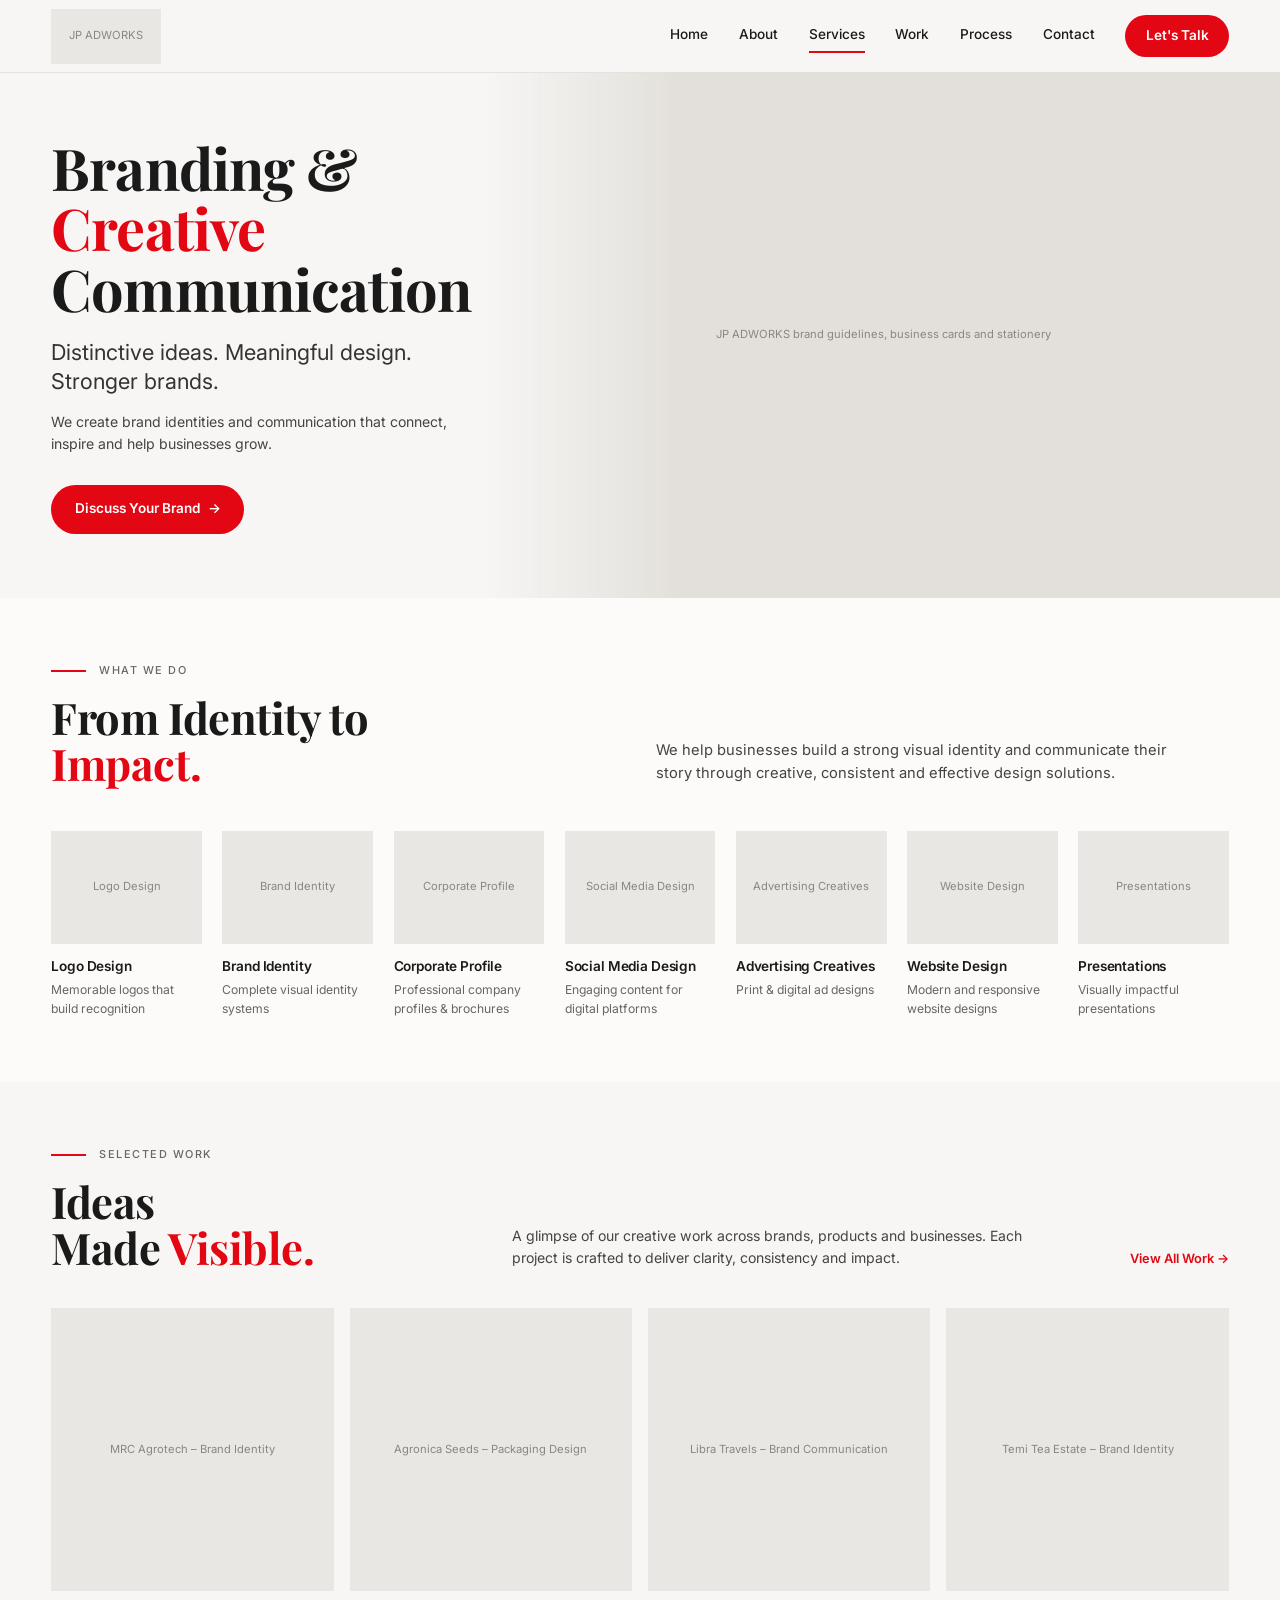
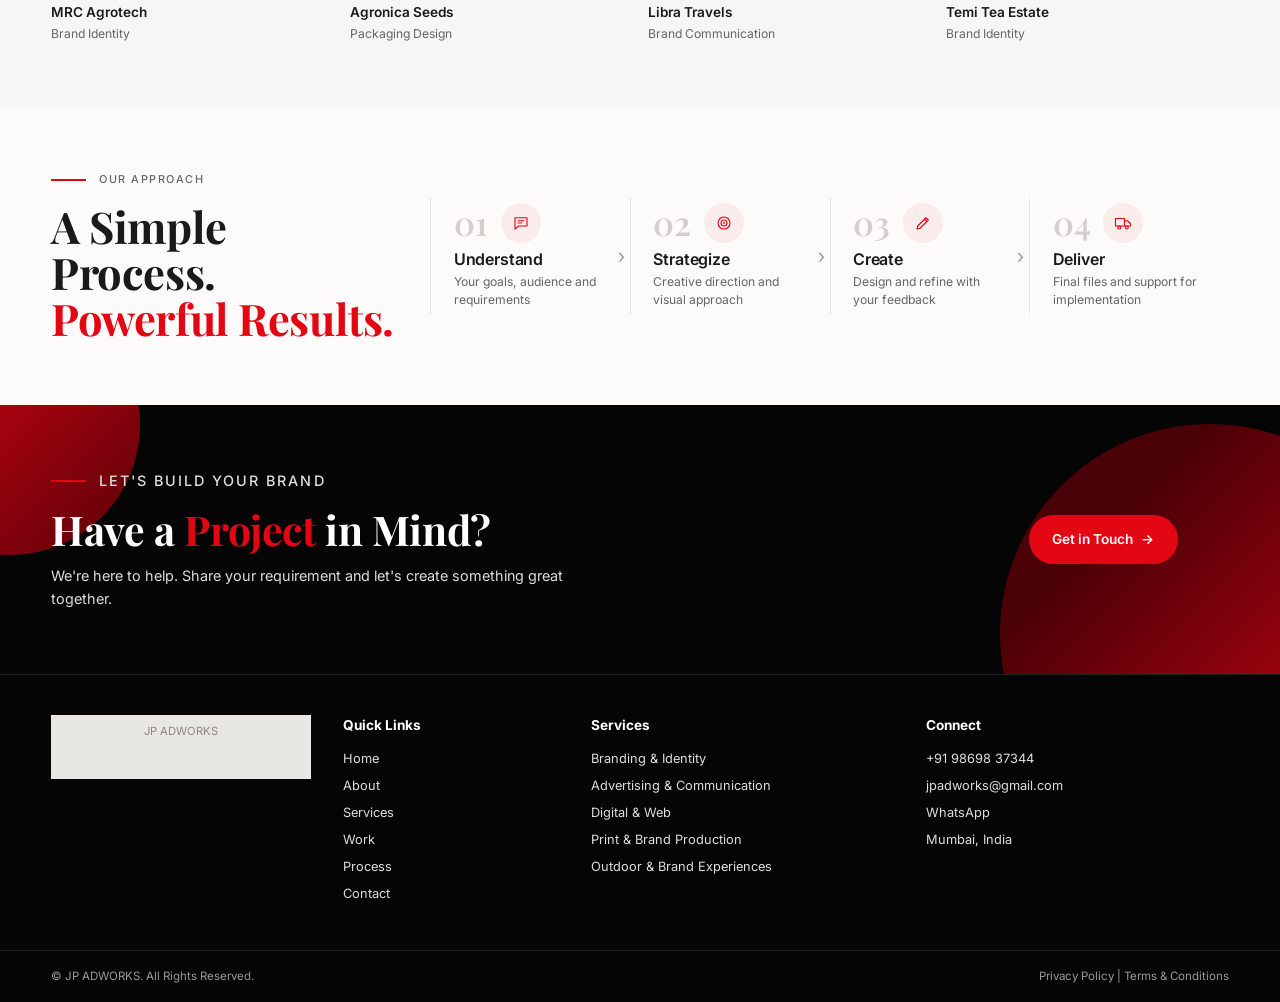
==== services html/branding.html @ 0641229a "Update" ====
<!DOCTYPE html>
<html lang="en">

<head>
  <meta charset="UTF-8">
  <meta name="viewport" content="width=device-width, initial-scale=1">
  <title>Branding & Creative Communication – JP ADWORKS</title>
  <meta name="description" content="We create brand identities and communication that connect, inspire and help businesses grow.">
  <link rel="preconnect" href="https://fonts.googleapis.com">
  <link rel="preconnect" href="https://fonts.gstatic.com" crossorigin>
  <link href="https://fonts.googleapis.com/css2?family=Inter:wght@400;500;600;700&family=Playfair+Display:wght@600;700;800&display=swap" rel="stylesheet">
  <link rel="stylesheet" href="branding.css">
  <noscript><style>.reveal{opacity:1;transform:none}</style></noscript>
</head>

<body>

  <!-- ============ HEADER (identical to homepage; links return to homepage sections) ============ -->
  <header class="header" id="top">
    <div class="container header__in">
      <a href="index.html" class="logo"><img src="assets/logo.png" alt="JP ADWORKS"></a>
      <button class="burger" aria-label="Open menu" aria-expanded="false" aria-controls="nav"><span></span><span></span><span></span></button>
      <nav class="nav" id="nav" aria-label="Main">
        <a href="index.html#hero">Home</a><a href="index.html#about">About</a><a href="index.html#services" class="is-active">Services</a><a href="index.html#work">Work</a><a href="index.html#process">Process</a><a href="index.html#contact">Contact</a>
        <a href="index.html#contact" class="btn btn--red btn--sm nav__cta">Let's Talk</a>
      </nav>
    </div>
  </header>

  <main>
    <!-- ============ A. HERO ============ -->
    <section class="hero" id="hero">
      <div class="container hero__in">
        <div class="hero__text reveal">
          <h1>Branding &amp;<br><span class="red">Creative</span><br>Communication</h1>
          <p class="hero__tag">Distinctive ideas. Meaningful design. Stronger brands.</p>
          <p class="hero__desc">We create brand identities and communication that connect, inspire and help businesses grow.</p>
          <a href="https://wa.me/919869837344?text=Hi%20JP%20ADWORKS%2C%20I%27d%20like%20to%20discuss%20branding." class="btn btn--red" target="_blank" rel="noopener noreferrer">Discuss Your Brand <i>→</i></a>
        </div>
      </div>
      <div class="hero__media">
        <!-- IMAGE: assets/services/branding/hero.jpg (large landscape image, approx. 1600x900 or wider) -->
        <img src="assets/services/branding/hero.jpg" alt="JP ADWORKS brand guidelines, business cards and stationery">
      </div>
    </section>

    <!-- ============ B. SERVICES OVERVIEW (7 categories) ============ -->
    <section class="overview" id="overview">
      <div class="container">
        <div class="head-split reveal">
          <div><p class="kicker">What We Do</p><h2 class="sec-title">From Identity to<br><span class="red">Impact.</span></h2></div>
          <p class="sec-intro">We help businesses build a strong visual identity and communicate their story through creative, consistent and effective design solutions.</p>
        </div>
        <div class="grid-services">
        <article class="svc reveal">
          <!-- IMAGE/ICON: assets/services/branding/service-1.jpg -->
          <div class="svc__tile"><img src="assets/services/branding/service-1.jpg" alt="Logo Design"></div>
          <h3>Logo Design</h3><p>Memorable logos that build recognition</p>
        </article>
        <article class="svc reveal">
          <!-- IMAGE/ICON: assets/services/branding/service-2.jpg -->
          <div class="svc__tile"><img src="assets/services/branding/service-2.jpg" alt="Brand Identity"></div>
          <h3>Brand Identity</h3><p>Complete visual identity systems</p>
        </article>
        <article class="svc reveal">
          <!-- IMAGE/ICON: assets/services/branding/service-3.jpg -->
          <div class="svc__tile"><img src="assets/services/branding/service-3.jpg" alt="Corporate Profile"></div>
          <h3>Corporate Profile</h3><p>Professional company profiles &amp; brochures</p>
        </article>
        <article class="svc reveal">
          <!-- IMAGE/ICON: assets/services/branding/service-4.jpg -->
          <div class="svc__tile"><img src="assets/services/branding/service-4.jpg" alt="Social Media Design"></div>
          <h3>Social Media Design</h3><p>Engaging content for digital platforms</p>
        </article>
        <article class="svc reveal">
          <!-- IMAGE/ICON: assets/services/branding/service-5.jpg -->
          <div class="svc__tile"><img src="assets/services/branding/service-5.jpg" alt="Advertising Creatives"></div>
          <h3>Advertising Creatives</h3><p>Print &amp; digital ad designs</p>
        </article>
        <article class="svc reveal">
          <!-- IMAGE/ICON: assets/services/branding/service-6.jpg -->
          <div class="svc__tile"><img src="assets/services/branding/service-6.jpg" alt="Website Design"></div>
          <h3>Website Design</h3><p>Modern and responsive website designs</p>
        </article>
        <article class="svc reveal">
          <!-- IMAGE/ICON: assets/services/branding/service-7.jpg -->
          <div class="svc__tile"><img src="assets/services/branding/service-7.jpg" alt="Presentations"></div>
          <h3>Presentations</h3><p>Visually impactful presentations</p>
        </article>
        </div>
      </div>
    </section>

    <!-- ============ C. SELECTED WORK ============ -->
    <section class="work" id="work">
      <div class="container">
        <div class="work__head reveal">
          <div><p class="kicker">Selected Work</p><h2 class="sec-title">Ideas<br>Made <span class="red">Visible.</span></h2></div>
          <p class="sec-intro">A glimpse of our creative work across brands, products and businesses. Each project is crafted to deliver clarity, consistency and impact.</p>
          <a href="index.html#work" class="view-all">View All Work →</a>
        </div>
        <div class="work__grid">
        <figure class="proj reveal">
          <!-- IMAGE: assets/services/branding/project-1.jpg -->
          <div class="proj__img"><img src="assets/services/branding/project-1.jpg" alt="MRC Agrotech – Brand Identity"></div>
          <figcaption><b>MRC Agrotech</b>Brand Identity</figcaption>
        </figure>
        <figure class="proj reveal">
          <!-- IMAGE: assets/services/branding/project-2.jpg -->
          <div class="proj__img"><img src="assets/services/branding/project-2.jpg" alt="Agronica Seeds – Packaging Design"></div>
          <figcaption><b>Agronica Seeds</b>Packaging Design</figcaption>
        </figure>
        <figure class="proj reveal">
          <!-- IMAGE: assets/services/branding/project-3.jpg -->
          <div class="proj__img"><img src="assets/services/branding/project-3.jpg" alt="Libra Travels – Brand Communication"></div>
          <figcaption><b>Libra Travels</b>Brand Communication</figcaption>
        </figure>
        <figure class="proj reveal">
          <!-- IMAGE: assets/services/branding/project-4.jpg -->
          <div class="proj__img"><img src="assets/services/branding/project-4.jpg" alt="Temi Tea Estate – Brand Identity"></div>
          <figcaption><b>Temi Tea Estate</b>Brand Identity</figcaption>
        </figure>
        </div>
      </div>
    </section>

    <!-- ============ D. OUR PROCESS (4 steps) ============ -->
    <section class="process-sec" id="process-steps">
      <div class="container process-sec__in">
        <div class="reveal"><p class="kicker">Our Approach</p><h2 class="sec-title">A Simple Process.<br><span class="red">Powerful Results.</span></h2></div>
        <ol class="flow">
        <li class="reveal"><div class="flow__top"><span class="flow__n">01</span><span class="flow__ic" aria-hidden="true"><svg viewBox="0 0 24 24"><path d="M4 5h16v11H9l-5 4z"/><path d="M8 9h8M8 12h5"/></svg></span></div><h3>Understand</h3><p>Your goals, audience and requirements</p></li>
        <li class="reveal"><div class="flow__top"><span class="flow__n">02</span><span class="flow__ic" aria-hidden="true"><svg viewBox="0 0 24 24"><circle cx="12" cy="12" r="8"/><circle cx="12" cy="12" r="4"/><circle cx="12" cy="12" r=".5"/></svg></span></div><h3>Strategize</h3><p>Creative direction and visual approach</p></li>
        <li class="reveal"><div class="flow__top"><span class="flow__n">03</span><span class="flow__ic" aria-hidden="true"><svg viewBox="0 0 24 24"><path d="M4 20l1-4L16 5l3 3L8 19z"/><path d="M14 7l3 3"/></svg></span></div><h3>Create</h3><p>Design and refine with your feedback</p></li>
        <li class="reveal"><div class="flow__top"><span class="flow__n">04</span><span class="flow__ic" aria-hidden="true"><svg viewBox="0 0 24 24"><path d="M2 6h12v10H2zM14 9h4l4 4v3h-8"/><circle cx="7" cy="18" r="2"/><circle cx="17" cy="18" r="2"/></svg></span></div><h3>Deliver</h3><p>Final files and support for implementation</p></li>
        </ol>
      </div>
    </section>

    <!-- ============ E. FINAL CTA ============ -->
    <section class="cta" id="enquire">
      <div class="cta__bg" aria-hidden="true"></div>
      <div class="container cta__in">
        <div class="reveal">
          <p class="kicker">Let's Build Your Brand</p>
          <h2>Have a <span class="red">Project</span> in Mind?</h2>
          <p>We're here to help. Share your requirement and let's create something great together.</p>
        </div>
        <a href="mailto:jpadworks@gmail.com?subject=Branding%20Enquiry" class="btn btn--red">Get in Touch <i>→</i></a>
      </div>
    </section>
  </main>

  <!-- ============ F. FOOTER (identical to homepage) ============ -->
  <footer class="footer">
    <div class="container footer__grid">
      <div><img class="footer__logo" src="assets/logo-light.png" alt="JP ADWORKS"></div>
      <div>
        <h4>Quick Links</h4><a href="index.html#hero">Home</a><a href="index.html#about">About</a><a href="index.html#services">Services</a><a href="index.html#work">Work</a><a href="index.html#process">Process</a><a href="index.html#contact">Contact</a>
      </div>
      <div>
        <h4>Services</h4><a href="index.html#services">Branding &amp; Identity</a><a href="index.html#services">Advertising &amp; Communication</a><a href="index.html#services">Digital &amp; Web</a><a href="index.html#services">Print &amp; Brand Production</a><a href="index.html#services">Outdoor &amp; Brand Experiences</a>
      </div>
      <div>
        <h4>Connect</h4><a href="tel:+919869837344">+91 98698 37344</a><a href="mailto:jpadworks@gmail.com">jpadworks@gmail.com</a><a href="https://wa.me/919869837344" target="_blank" rel="noopener noreferrer">WhatsApp</a><span>Mumbai, India</span>
      </div>
    </div>
    <div class="container footer__bar"><span>© JP ADWORKS. All Rights Reserved.</span><span><a href="#">Privacy Policy</a> | <a href="#">Terms &amp; Conditions</a></span></div>
  </footer>
  <button id="backToTop" class="back-to-top" aria-label="Back to top">↑</button>
  <script src="branding.js"></script>
</body>

</html>
---- services html/branding.css ----
/* JP ADWORKS – Branding & Creative Communication page. Navbar/footer rules are copied from the homepage stylesheet.
   Page-specific variables: */
:root{--cols:7;--tile-ratio:4/3;--work-ratio:1/1}
/* ==========================================
   1. VARIABLES  (colours sampled from reference)
   ========================================== */
:root {
   --black: #050505;
   --white: #fff;
   --paper: #f7f6f4;
   --primary: #e30613;
   --text: #1a1a1a;
   --muted: #666;
   --border: #e4e2de;
   --font-heading: 'Playfair Display', Georgia, serif;
   --font-body: 'Inter', system-ui, sans-serif;
   --fs-hero: clamp(2.5rem, 6vw, 5rem);
   --fs-h2: clamp(1.7rem, 3.2vw, 2.7rem);
   --fs-body: clamp(.9rem, 1.1vw, 1rem);
   --gutter: clamp(1rem, 4vw, 4.5rem);
}

/* ==========================================
   2. RESET
   ========================================== */
*,
*::before,
*::after {
   box-sizing: border-box;
   margin: 0;
   padding: 0
}

html {
   scroll-behavior: smooth;
   scroll-padding-top: 80px
}

body {
   font: 400 var(--fs-body)/1.6 var(--font-body);
   color: var(--text);
   background: var(--paper);
   overflow-x: hidden
}

img {
   display: block;
   max-width: 100%;
   height: auto
}

ul,
ol {
   list-style: none
}

a {
   color: inherit;
   text-decoration: none
}

button {
   font: inherit;
   cursor: pointer;
   border: 0;
   background: none;
   color: inherit
}

/* ==========================================
   3. TYPOGRAPHY
   ========================================== */
h1,
h2,
h3 {
   font-family: var(--font-heading);
   font-weight: 800;
   line-height: 1.08;
   letter-spacing: -.01em
}

h1 {
   font-size: var(--fs-hero)
}

h2 {
   font-size: var(--fs-h2)
}

.dot {
   color: var(--primary)
}

.eyebrow {
   font-size: .7rem;
   font-weight: 600;
   letter-spacing: .14em;
   text-transform: uppercase;
   margin-bottom: .8rem
}

.eyebrow--red {
   color: var(--primary)
}

.lead {
   max-width: 30rem;
   margin: 1.2rem 0 1.6rem;
   font-size: .95rem
}

/* ==========================================
   4. UTILITIES / BUTTONS
   ========================================== */
.container {
   width: 100%;
   max-width: 1440px;
   margin-inline: auto;
   padding-inline: var(--gutter)
}

.btns {
   display: flex;
   flex-wrap: wrap;
   gap: .8rem
}

.btn {
   display: inline-flex;
   align-items: center;
   gap: .5rem;
   padding: .8rem 1.4rem;
   border-radius: 999px;
   font-weight: 600;
   font-size: .85rem;
   border: 1.5px solid transparent;
   transition: transform .25s, background .25s, color .25s
}

.btn i {
   font-style: normal
}

.btn--red {
   background: var(--primary);
   color: #fff
}

.btn--red:hover {
   background: #b9040f;
   transform: translateY(-2px)
}

.btn--outline {
   border-color: var(--black);
   background: transparent
}

.btn--outline:hover {
   background: var(--black);
   color: #fff
}

.btn--sm {
   padding: .55rem 1.2rem
}

.btn:active {
   transform: translateY(0)
}

.link {
   font-weight: 600;
   font-size: .85rem;
   white-space: nowrap
}

.link:hover {
   color: var(--primary)
}

.arrow {
   width: 2.4rem;
   height: 2.4rem;
   flex: none;
   border-radius: 50%;
   background: #fff;
   border: 1px solid var(--border);
   font-size: 1.3rem;
   line-height: 1;
   box-shadow: 0 2px 8px rgba(0, 0, 0, .08);
   transition: background .2s, color .2s
}

.arrow:hover {
   background: var(--black);
   color: #fff
}

/* Placeholder shown by script.js for missing images */
.ph {
   display: flex;
   align-items: center;
   justify-content: center;
   text-align: center;
   background: #e9e7e3;
   color: #8a8780;
   font-size: .7rem;
   padding: .5rem;
   min-height: 2.5rem
}

/* ==========================================
   5. HEADER
   ========================================== */
.header {
   position: sticky;
   top: 0;
   z-index: 50;
   background: rgba(247, 246, 244, .96);
   border-bottom: 1px solid var(--border)
}

.header__in {
   display: flex;
   align-items: center;
   justify-content: space-between;
   height: 72px
}

.logo img,
.logo .ph {
   height: 55px;
   width: auto;
   min-width: 110px
}

.nav {
   display: flex;
   align-items: center;
   gap: clamp(1rem, 2.4vw, 2.2rem);
   font-size: .85rem;
   font-weight: 500
}

.nav a:not(.btn) {
  padding: .3rem 0;
  border-bottom: 2px solid transparent;
  transition: border-color 0.2s linear;
}

.nav a.is-active,
.nav a:not(.btn):hover {
   border-color: var(--primary)
}

/* red underline = current page */
.burger {
   display: none;
   width: 44px;
   height: 44px;
   flex-direction: column;
   justify-content: center;
   gap: 5px;
   align-items: center
}

.burger span {
   width: 24px;
   height: 2px;
   background: var(--black);
   transition: transform .3s, opacity .3s
}

.burger[aria-expanded=true] span:nth-child(1) {
   transform: translateY(7px) rotate(45deg)
}

.burger[aria-expanded=true] span:nth-child(2) {
   opacity: 0
}

.burger[aria-expanded=true] span:nth-child(3) {
   transform: translateY(-7px) rotate(-45deg)
}

/* ==========================================
   17. FOOTER
   ========================================== */
.footer {
   background: var(--black);
   color: #ddd;
   font-size: .8rem;
   border-top: 1px solid #222
}

.footer__grid {
   display: grid;
   grid-template-columns: 1.2fr 1fr 1.4fr 1.4fr;
   gap: 2rem;
   padding-block: 2.5rem
}

.footer__logo,
.footer .ph {
   height: 64px;
   width: auto;
   min-width: 120px
}

.footer h4 {
   color: #fff;
   font-size: .85rem;
   margin-bottom: .8rem
}

.footer a,
.footer span {
   display: block;
   margin-bottom: .4rem
}

.footer a:hover {
   color: var(--primary)
}

.footer__bar {
   display: flex;
   justify-content: space-between;
   gap: 1rem;
   flex-wrap: wrap;
   padding-block: 1rem;
   border-top: 1px solid #222;
   font-size: .72rem;
   color: #999
}

.footer__bar span,
.footer__bar a {
   display: inline;
   margin: 0
}

/* ==========================================
   18. ANIMATIONS (subtle)
   ========================================== */
@keyframes fade {
   from {
      opacity: 0
   }

   to {
      opacity: 1
   }
}

.reveal {
   opacity: 0;
   transform: translateY(18px);
   transition: opacity .7s, transform .7s
}

.reveal.in {
   opacity: 1;
   transform: none
}

/* ==========================================
   21. ACCESSIBILITY
   ========================================== */
:focus-visible {
   outline: 2px solid var(--primary);
   outline-offset: 3px
}

@media(prefers-reduced-motion:reduce) {
   * {
      animation: none !important;
      transition: none !important;
      scroll-behavior: auto !important
   }

   .reveal {
      opacity: 1;
      transform: none
   }
}


/* Back to Top Button */
.back-to-top {
  position: fixed;
  right: 25px;
  bottom: 25px;
  width: 48px;
  height: 48px;
  border-radius: 50%;
  background: var(--primary);
  color: #fff;
  font-size: 1.6rem;
  line-height: 1;
  display: grid;
  place-items: center;
  box-shadow: 0 4px 14px rgba(0, 0, 0, 0.2);
  cursor: pointer;
  z-index: 100;
  opacity: 0;
  visibility: hidden;
  transform: translateY(10px);
  transition: opacity .25s ease,
              transform .25s ease,
              visibility .25s ease,
              background-color .25s ease;
}

.back-to-top.is-visible {
  opacity: 1;
  visibility: visible;
  transform: translateY(0);
}

.back-to-top:hover {
  background: #b9040f;
}

@media (max-width: 600px) {
  .back-to-top {
    right: 16px;
    bottom: 16px;
    width: 44px;
    height: 44px;
  }
}
/* ==========================================
   NAVBAR + FOOTER RESPONSIVE (same breakpoints as homepage)
   ========================================== */
@media(max-width:1024px){.footer__grid{grid-template-columns:1fr 1fr}}
@media(max-width:768px){
  .burger{display:flex}
  .nav{position:absolute;top:72px;left:0;right:0;flex-direction:column;align-items:flex-start;gap:0;background:var(--paper);border-bottom:1px solid var(--border);padding:.5rem var(--gutter) 1.2rem;display:none}
  .nav.is-open{display:flex;animation:fade .25s}
  .nav a:not(.btn){padding:.7rem 0;width:100%}
  .nav__cta{margin-top:.6rem}
  .footer__grid{grid-template-columns:1fr}
}
@media(max-width:360px){.btn{width:100%;justify-content:center}}

/* ==========================================
   SERVICE PAGE: shared building blocks
   Page-specific values come from the variables in :root below.
   ========================================== */
svg{width:22px;height:22px;flex:none;fill:none;stroke:currentColor;stroke-width:1.5;stroke-linecap:round;stroke-linejoin:round}
h1,h2{font-weight:700}
.red{color:var(--primary)}
/* Kicker: red rule + small grey label, as in the reference screenshots */
.kicker{display:flex;align-items:center;gap:.8rem;font-size:.68rem;font-weight:500;letter-spacing:.14em;text-transform:uppercase;color:#666;margin-bottom:.9rem}
.kicker::before{content:"";width:2.2rem;height:2px;background:var(--primary);flex:none}
.sec-title{font-size:clamp(1.9rem,3.4vw,3rem);line-height:1.06}
.sec-intro{font-size:clamp(.9rem,1.15vw,1.05rem);color:#444;max-width:34rem}

/* ---------- HERO ----------
   Desktop: image is pinned to the right and fades into the page on its left edge,
   so the headline always sits on clean background.
   Mobile: image drops below the text as a full-width block. */
.hero{position:relative;overflow:hidden;background:var(--paper);min-height:clamp(420px,40vw,600px);display:flex;align-items:center}
.hero__in{position:relative;z-index:2;width:100%}
.hero__text{max-width:min(34rem,50%);padding-block:clamp(2.5rem,5vw,4rem)}
.hero h1{font-size:clamp(2.3rem,4.5vw,4rem);line-height:1.05;letter-spacing:-.015em}
.hero__tag{font-size:clamp(1.05rem,1.7vw,1.5rem);line-height:1.35;color:#333;margin:1.2rem 0 .9rem;max-width:26rem}
.hero__desc{font-size:clamp(.88rem,1.05vw,1rem);color:#444;max-width:26rem;margin-bottom:1.8rem}
.hero__media{position:absolute;top:0;right:0;bottom:0;width:62%;z-index:1;
  -webkit-mask-image:linear-gradient(90deg,transparent 0,#000 24%);mask-image:linear-gradient(90deg,transparent 0,#000 24%)}
.hero__media img,.hero__media .ph{width:100%;height:100%;object-fit:cover;background:#e3e0db}

/* ---------- SERVICES OVERVIEW ---------- */
.overview{background:#fcfbfa;padding-block:clamp(2.5rem,5vw,4.2rem)}
.head-split{display:grid;grid-template-columns:1fr 1fr;gap:2rem;align-items:end;margin-bottom:clamp(1.8rem,3.5vw,2.8rem)}
.grid-services{display:grid;grid-template-columns:repeat(var(--cols),minmax(0,1fr));gap:clamp(.8rem,1.6vw,1.4rem)}
.svc__tile{background:#f3f1ee;aspect-ratio:var(--tile-ratio);overflow:hidden;margin-bottom:.9rem;transition:transform .35s,background .35s}
.svc__tile img,.svc__tile .ph{width:100%;height:100%;object-fit:contain;padding:.7rem}
.svc:hover .svc__tile{transform:translateY(-6px);background:#efece8}
.svc h3{font-family:var(--font-body);font-weight:600;font-size:clamp(.85rem,1vw,.95rem);line-height:1.3;margin-bottom:.35rem;transition:color .25s}
.svc:hover h3{color:var(--primary)}
.svc p{font-size:.76rem;color:var(--muted);line-height:1.5}

/* ---------- SELECTED WORK ---------- */
.work{background:var(--paper);padding-block:clamp(2.5rem,5vw,4.2rem)}
.work__head{display:grid;grid-template-columns:1.1fr 1.5fr auto;gap:2rem;align-items:end;margin-bottom:clamp(1.5rem,3vw,2.4rem)}
.work__head .sec-intro{font-size:.88rem}
.view-all{font-size:.8rem;font-weight:600;color:var(--primary);white-space:nowrap;transition:transform .25s}
.view-all:hover{transform:translateX(4px)}
.work__grid{display:grid;grid-template-columns:repeat(4,minmax(0,1fr));gap:1rem}
.proj{overflow:hidden}
.proj__img{overflow:hidden;aspect-ratio:var(--work-ratio);background:#e3e0db}
.proj__img img,.proj__img .ph{width:100%;height:100%;object-fit:cover;transition:transform .6s ease}
.proj:hover .proj__img img{transform:scale(1.05)}
.proj figcaption{padding-top:.7rem;font-size:.76rem;color:var(--muted)}
.proj figcaption b{display:block;color:var(--text);font-size:.85rem;font-weight:600}

/* ---------- PROCESS ---------- */
.process-sec{background:#fcfbfa;padding-block:clamp(2.5rem,5vw,4rem)}
.process-sec__in{display:grid;grid-template-columns:minmax(0,1fr) minmax(0,2.3fr);gap:2rem;align-items:center}
.flow{display:grid;grid-template-columns:repeat(4,minmax(0,1fr))}
.flow li{position:relative;padding:.3rem 1.6rem .3rem 1.4rem;border-left:1px solid var(--border)}
.flow li:not(:last-child)::after{content:"›";position:absolute;right:.3rem;top:50%;transform:translateY(-50%);color:#999;font-size:1.2rem}
.flow__top{display:flex;align-items:center;gap:.8rem;margin-bottom:.5rem}
.flow__n{font-family:var(--font-heading);font-size:clamp(1.8rem,2.6vw,2.5rem);font-weight:600;color:#d3d0cb;line-height:1}
.flow__ic{width:2.5rem;height:2.5rem;border-radius:50%;background:#fbecec;color:var(--primary);display:grid;place-items:center}
.flow__ic svg{width:18px;height:18px}
.flow h3{font-family:var(--font-body);font-size:1rem;font-weight:600;margin-bottom:.3rem}
.flow p{font-size:.76rem;color:var(--muted);line-height:1.5}

/* ---------- FINAL CTA ----------
   Two red circles bleed off opposite corners as decorative elements. */
.cta{position:relative;overflow:hidden;background:var(--black);color:#fff;padding-block:clamp(2.5rem,5vw,4rem)}
.cta::before,.cta::after{content:"";position:absolute;border-radius:50%;background:linear-gradient(135deg,#e30613,#5a0008)}
.cta::before{left:-120px;top:-110px;width:260px;height:260px}
.cta::after{right:-140px;bottom:-170px;width:420px;height:420px;background:linear-gradient(315deg,#e30613,#4a0007 75%)}
.cta__bg{display:none}
.cta__in{position:relative;z-index:2;display:flex;justify-content:space-between;align-items:center;gap:2rem;flex-wrap:wrap}
.cta .kicker{color:#ddd}
.cta h2{font-size:clamp(1.8rem,3.2vw,2.8rem);margin-bottom:.8rem;max-width:36rem}
.cta p{font-size:.9rem;color:#ddd;max-width:34rem}
.cta .btn{margin-right:clamp(0rem,4vw,5rem)}

/* ---------- BACK TO TOP is inherited from homepage section 21 block above ---------- */

/* ==========================================
   RESPONSIVE – TABLET (≤1024px)
   ========================================== */
@media(max-width:1024px){
  .hero__text{max-width:56%}
  .grid-services{grid-template-columns:repeat(4,minmax(0,1fr))}
  .work__head{grid-template-columns:1fr auto}.work__head .sec-intro{grid-column:1/-1;order:3}
  .process-sec__in{grid-template-columns:1fr}
}
/* ==========================================
   RESPONSIVE – MOBILE (≤768px)
   ========================================== */
@media(max-width:768px){
  /* Hero: text first, image block below (full width, fade removed) */
  .hero{flex-direction:column;align-items:stretch;min-height:0}
  .hero__text{max-width:100%}
  .hero__media{position:relative;width:100%;aspect-ratio:4/3;-webkit-mask-image:none;mask-image:none}
  .head-split{grid-template-columns:1fr;gap:1rem}
  .grid-services{grid-template-columns:repeat(2,minmax(0,1fr))}
  /* Portfolio becomes a swipeable horizontal strip */
  .work__grid{display:flex;overflow-x:auto;scroll-snap-type:x mandatory;gap:.8rem;margin-inline:calc(var(--gutter)*-1);padding-inline:var(--gutter);scrollbar-width:none}
  .work__grid::-webkit-scrollbar{display:none}
  .proj{flex:0 0 72%;scroll-snap-align:start}
  .work__head{grid-template-columns:1fr}
  /* Process becomes vertical */
  .flow{grid-template-columns:1fr}
  .flow li{border-left:0;border-top:1px solid var(--border);padding:1.1rem 0}
  .flow li::after{display:none}
  .cta .btn{margin-right:0}
}
@media(max-width:360px){.grid-services{gap:.8rem}.svc p{font-size:.72rem}}
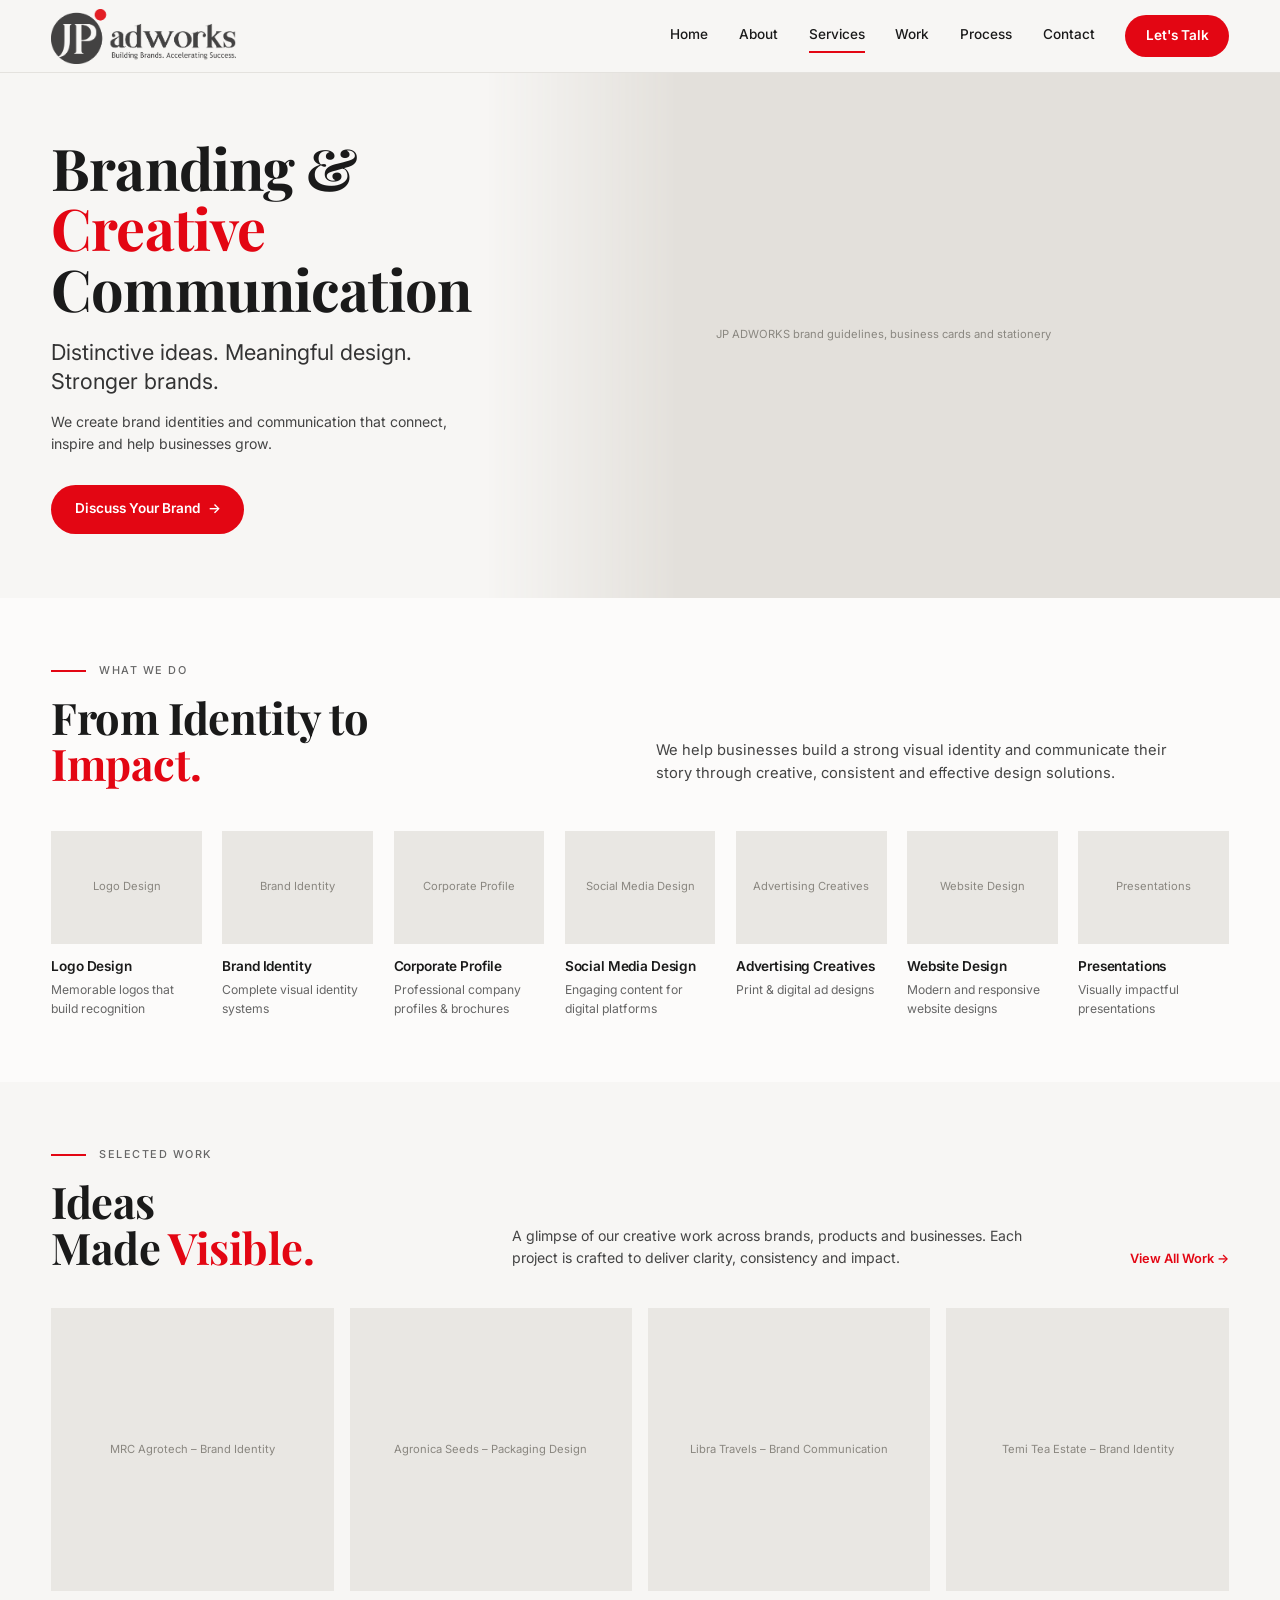
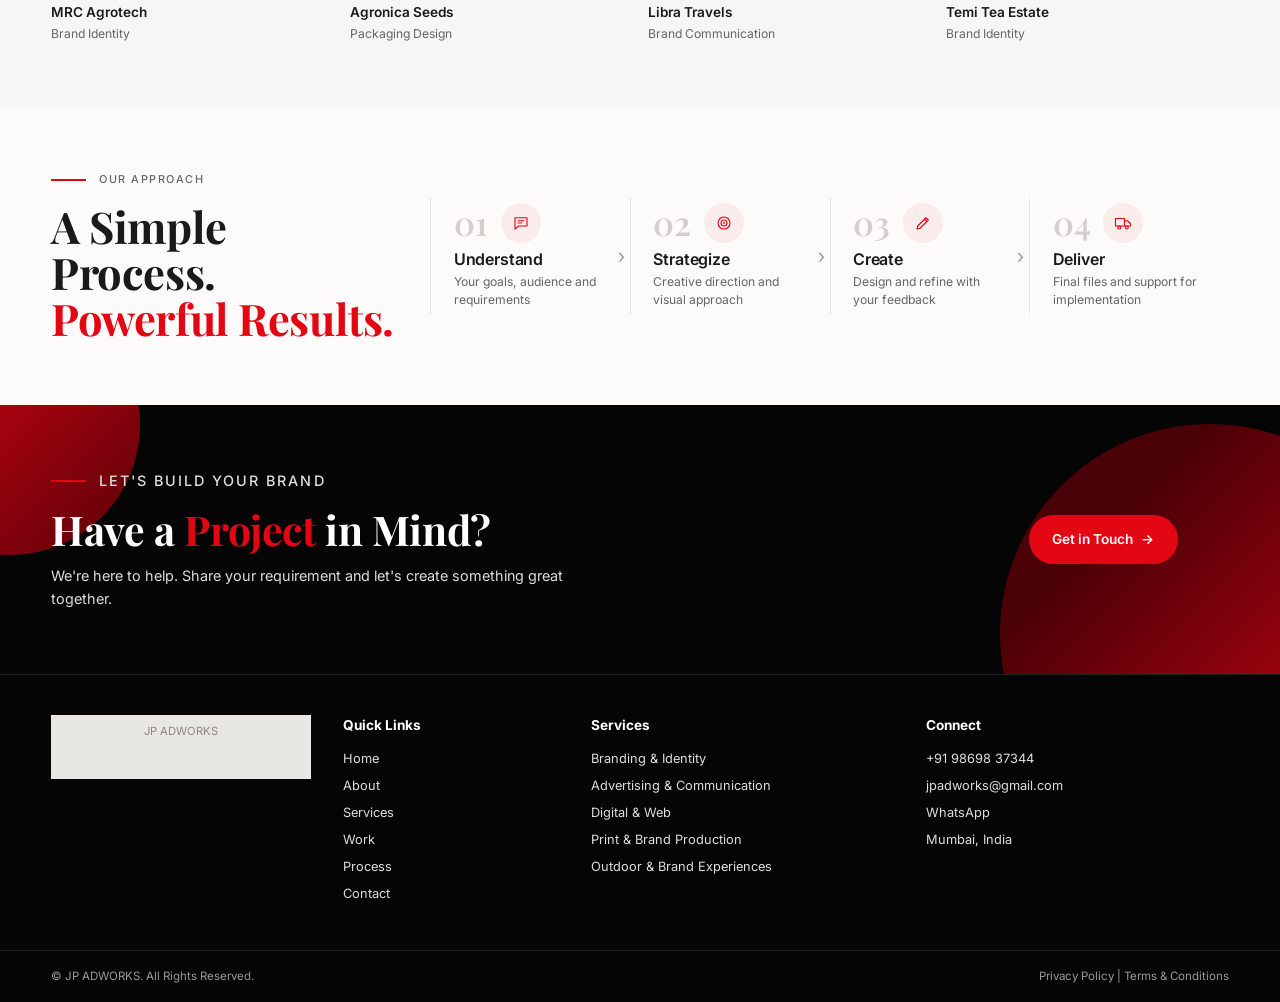
==== commit 1bc7396a: "Update" ====
--- a/services html/branding.html
+++ b/services html/branding.html
@@ -18,11 +18,10 @@
   <!-- ============ HEADER (identical to homepage; links return to homepage sections) ============ -->
   <header class="header" id="top">
     <div class="container header__in">
-      <a href="index.html" class="logo"><img src="assets/logo.png" alt="JP ADWORKS"></a>
+      <a href="index.html" class="logo"><img src="../assets/logo.png" alt="JP ADWORKS"></a>
       <button class="burger" aria-label="Open menu" aria-expanded="false" aria-controls="nav"><span></span><span></span><span></span></button>
       <nav class="nav" id="nav" aria-label="Main">
-        <a href="index.html#hero">Home</a><a href="index.html#about">About</a><a href="index.html#services" class="is-active">Services</a><a href="index.html#work">Work</a><a href="index.html#process">Process</a><a href="index.html#contact">Contact</a>
-        <a href="index.html#contact" class="btn btn--red btn--sm nav__cta">Let's Talk</a>
+        <a href="../index.html#hero">Home</a><a href="../index.html#about">About</a><a href="../index.html#services" class="is-active">Services</a><a href="../index.html#work">Work</a><a href="../index.html#process">Process</a><a href="../index.html#contact">Contact</a><a href="../index.html#contact" class="btn btn--red btn--sm nav__cta">Let's Talk</a>
       </nav>
     </div>
   </header>
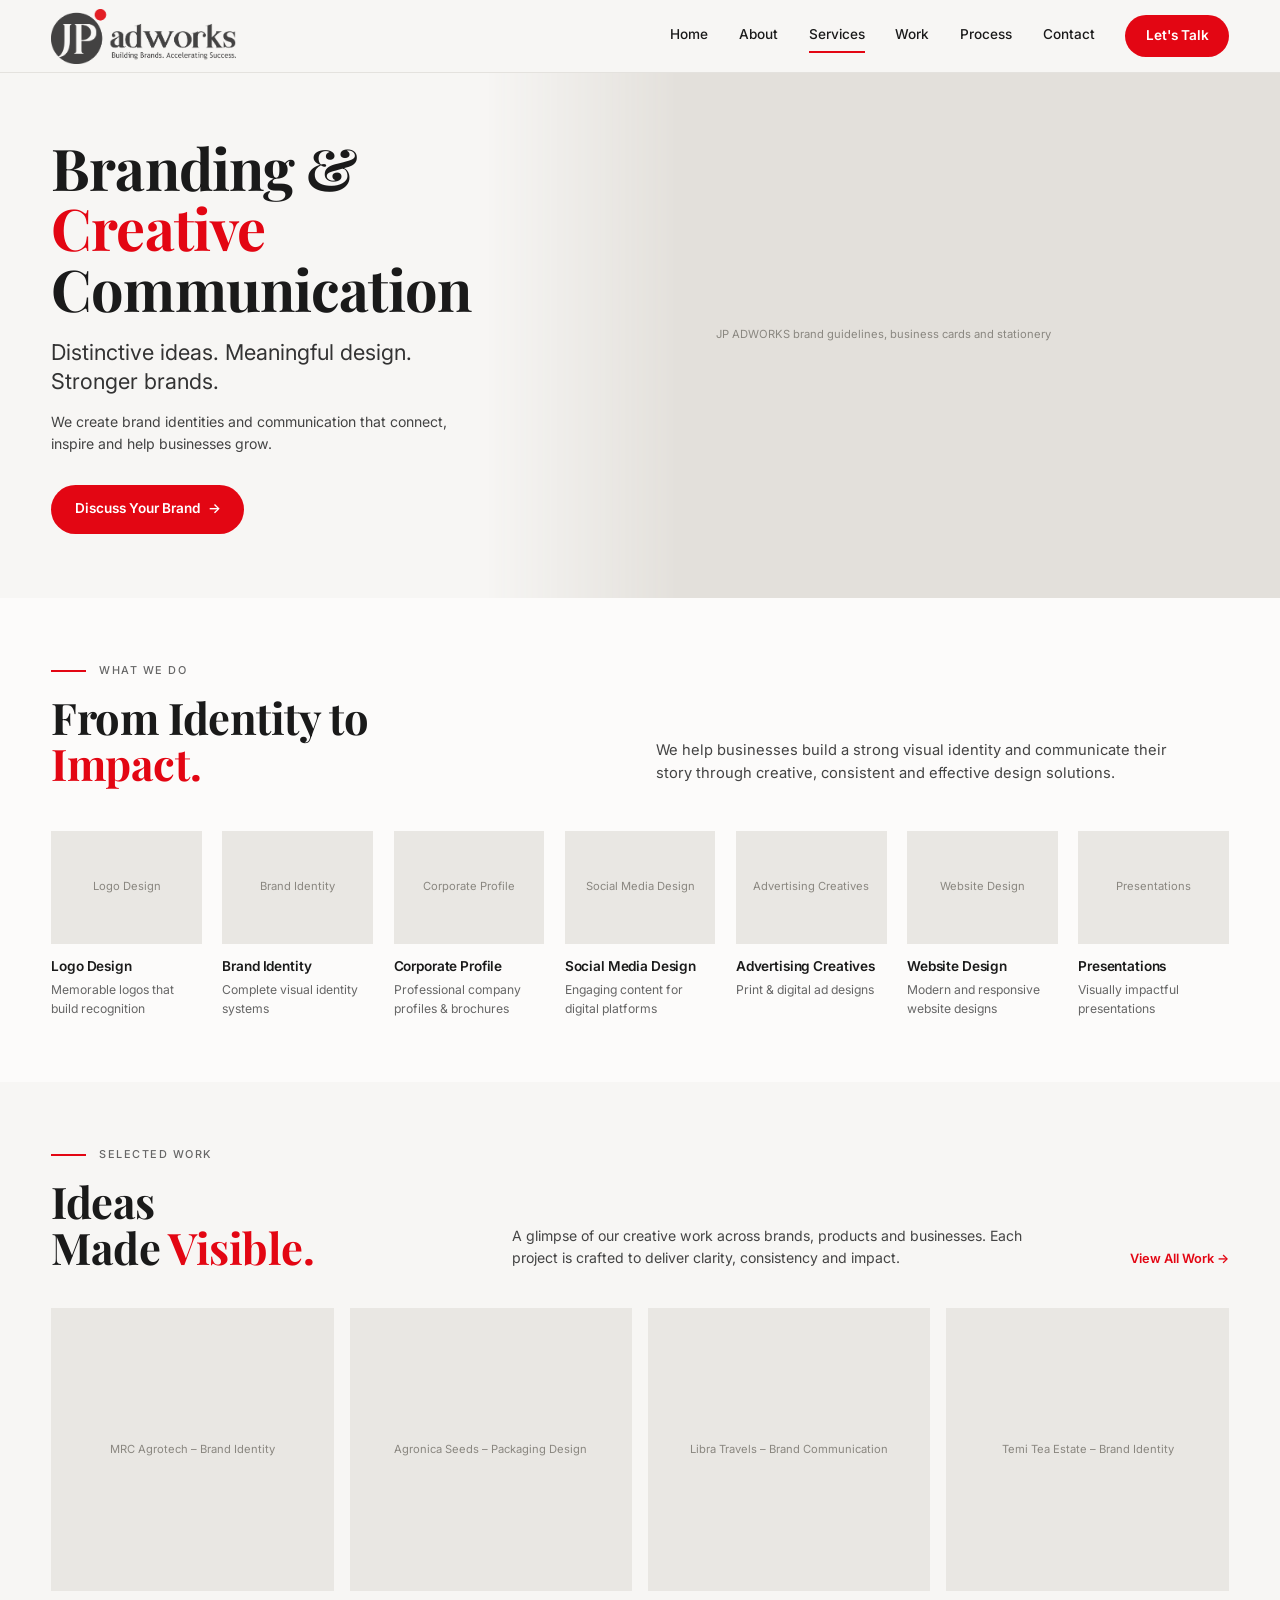
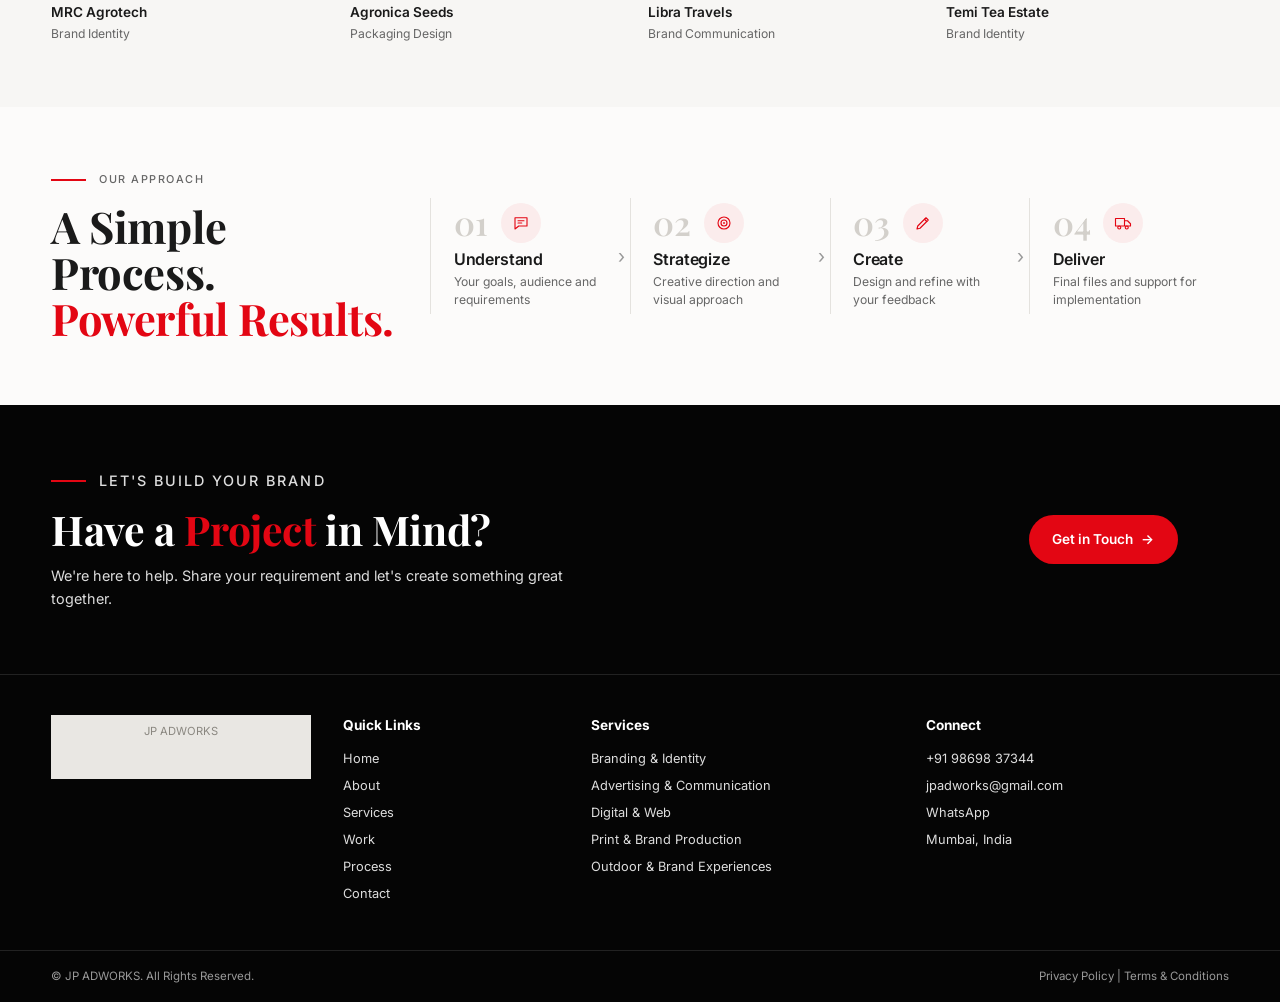
==== commit 8b0aaac9: "Update" ====
--- a/services html/branding.html
+++ b/services html/branding.html
@@ -5,23 +5,37 @@
   <meta charset="UTF-8">
   <meta name="viewport" content="width=device-width, initial-scale=1">
   <title>Branding & Creative Communication – JP ADWORKS</title>
-  <meta name="description" content="We create brand identities and communication that connect, inspire and help businesses grow.">
+  <meta name="description"
+    content="We create brand identities and communication that connect, inspire and help businesses grow.">
   <link rel="preconnect" href="https://fonts.googleapis.com">
   <link rel="preconnect" href="https://fonts.gstatic.com" crossorigin>
-  <link href="https://fonts.googleapis.com/css2?family=Inter:wght@400;500;600;700&family=Playfair+Display:wght@600;700;800&display=swap" rel="stylesheet">
-  <link rel="stylesheet" href="branding.css">
-  <noscript><style>.reveal{opacity:1;transform:none}</style></noscript>
+  <link
+    href="https://fonts.googleapis.com/css2?family=Inter:wght@400;500;600;700&family=Playfair+Display:wght@600;700;800&display=swap"
+    rel="stylesheet">
+  <link rel="stylesheet" href="services.css">
+  <noscript>
+    <style>
+      .reveal {
+        opacity: 1;
+        transform: none
+      }
+    </style>
+  </noscript>
 </head>
 
-<body>
+<body class="branding-page">
 
   <!-- ============ HEADER (identical to homepage; links return to homepage sections) ============ -->
   <header class="header" id="top">
     <div class="container header__in">
-      <a href="index.html" class="logo"><img src="../assets/logo.png" alt="JP ADWORKS"></a>
-      <button class="burger" aria-label="Open menu" aria-expanded="false" aria-controls="nav"><span></span><span></span><span></span></button>
+      <a href="../index.html" class="logo"><img src="../assets/logo.png" alt="JP ADWORKS"></a>
+      <button class="burger" aria-label="Open menu" aria-expanded="false"
+        aria-controls="nav"><span></span><span></span><span></span></button>
       <nav class="nav" id="nav" aria-label="Main">
-        <a href="../index.html#hero">Home</a><a href="../index.html#about">About</a><a href="../index.html#services" class="is-active">Services</a><a href="../index.html#work">Work</a><a href="../index.html#process">Process</a><a href="../index.html#contact">Contact</a><a href="../index.html#contact" class="btn btn--red btn--sm nav__cta">Let's Talk</a>
+        <a href="../index.html#hero">Home</a><a href="../index.html#about">About</a><a href="../index.html#services"
+          class="is-active">Services</a><a href="../index.html#work">Work</a><a
+          href="../index.html#process">Process</a><a href="../index.html#contact">Contact</a><a
+          href="../index.html#contact" class="btn btn--red btn--sm nav__cta">Let's Talk</a>
       </nav>
     </div>
   </header>
@@ -33,13 +47,16 @@
         <div class="hero__text reveal">
           <h1>Branding &amp;<br><span class="red">Creative</span><br>Communication</h1>
           <p class="hero__tag">Distinctive ideas. Meaningful design. Stronger brands.</p>
-          <p class="hero__desc">We create brand identities and communication that connect, inspire and help businesses grow.</p>
-          <a href="https://wa.me/919869837344?text=Hi%20JP%20ADWORKS%2C%20I%27d%20like%20to%20discuss%20branding." class="btn btn--red" target="_blank" rel="noopener noreferrer">Discuss Your Brand <i>→</i></a>
+          <p class="hero__desc">We create brand identities and communication that connect, inspire and help businesses
+            grow.</p>
+          <a href="https://wa.me/919869837344?text=Hi%20JP%20ADWORKS%2C%20I%27d%20like%20to%20discuss%20branding."
+            class="btn btn--red" target="_blank" rel="noopener noreferrer">Discuss Your Brand <i>→</i></a>
         </div>
       </div>
       <div class="hero__media">
         <!-- IMAGE: assets/services/branding/hero.jpg (large landscape image, approx. 1600x900 or wider) -->
-        <img src="assets/services/branding/hero.jpg" alt="JP ADWORKS brand guidelines, business cards and stationery">
+        <img src="../assets/services/branding/hero.jpg"
+          alt="JP ADWORKS brand guidelines, business cards and stationery">
       </div>
     </section>
 
@@ -47,45 +64,57 @@
     <section class="overview" id="overview">
       <div class="container">
         <div class="head-split reveal">
-          <div><p class="kicker">What We Do</p><h2 class="sec-title">From Identity to<br><span class="red">Impact.</span></h2></div>
-          <p class="sec-intro">We help businesses build a strong visual identity and communicate their story through creative, consistent and effective design solutions.</p>
+          <div>
+            <p class="kicker">What We Do</p>
+            <h2 class="sec-title">From Identity to<br><span class="red">Impact.</span></h2>
+          </div>
+          <p class="sec-intro">We help businesses build a strong visual identity and communicate their story through
+            creative, consistent and effective design solutions.</p>
         </div>
         <div class="grid-services">
-        <article class="svc reveal">
-          <!-- IMAGE/ICON: assets/services/branding/service-1.jpg -->
-          <div class="svc__tile"><img src="assets/services/branding/service-1.jpg" alt="Logo Design"></div>
-          <h3>Logo Design</h3><p>Memorable logos that build recognition</p>
-        </article>
-        <article class="svc reveal">
-          <!-- IMAGE/ICON: assets/services/branding/service-2.jpg -->
-          <div class="svc__tile"><img src="assets/services/branding/service-2.jpg" alt="Brand Identity"></div>
-          <h3>Brand Identity</h3><p>Complete visual identity systems</p>
-        </article>
-        <article class="svc reveal">
-          <!-- IMAGE/ICON: assets/services/branding/service-3.jpg -->
-          <div class="svc__tile"><img src="assets/services/branding/service-3.jpg" alt="Corporate Profile"></div>
-          <h3>Corporate Profile</h3><p>Professional company profiles &amp; brochures</p>
-        </article>
-        <article class="svc reveal">
-          <!-- IMAGE/ICON: assets/services/branding/service-4.jpg -->
-          <div class="svc__tile"><img src="assets/services/branding/service-4.jpg" alt="Social Media Design"></div>
-          <h3>Social Media Design</h3><p>Engaging content for digital platforms</p>
-        </article>
-        <article class="svc reveal">
-          <!-- IMAGE/ICON: assets/services/branding/service-5.jpg -->
-          <div class="svc__tile"><img src="assets/services/branding/service-5.jpg" alt="Advertising Creatives"></div>
-          <h3>Advertising Creatives</h3><p>Print &amp; digital ad designs</p>
-        </article>
-        <article class="svc reveal">
-          <!-- IMAGE/ICON: assets/services/branding/service-6.jpg -->
-          <div class="svc__tile"><img src="assets/services/branding/service-6.jpg" alt="Website Design"></div>
-          <h3>Website Design</h3><p>Modern and responsive website designs</p>
-        </article>
-        <article class="svc reveal">
-          <!-- IMAGE/ICON: assets/services/branding/service-7.jpg -->
-          <div class="svc__tile"><img src="assets/services/branding/service-7.jpg" alt="Presentations"></div>
-          <h3>Presentations</h3><p>Visually impactful presentations</p>
-        </article>
+          <article class="svc reveal">
+            <!-- IMAGE/ICON: assets/services/branding/service-1.jpg -->
+            <div class="svc__tile"><img src="../assets/services/branding/service-1.jpg" alt="Logo Design"></div>
+            <h3>Logo Design</h3>
+            <p>Memorable logos that build recognition</p>
+          </article>
+          <article class="svc reveal">
+            <!-- IMAGE/ICON: assets/services/branding/service-2.jpg -->
+            <div class="svc__tile"><img src="../assets/services/branding/service-2.jpg" alt="Brand Identity"></div>
+            <h3>Brand Identity</h3>
+            <p>Complete visual identity systems</p>
+          </article>
+          <article class="svc reveal">
+            <!-- IMAGE/ICON: assets/services/branding/service-3.jpg -->
+            <div class="svc__tile"><img src="../assets/services/branding/service-3.jpg" alt="Corporate Profile"></div>
+            <h3>Corporate Profile</h3>
+            <p>Professional company profiles &amp; brochures</p>
+          </article>
+          <article class="svc reveal">
+            <!-- IMAGE/ICON: assets/services/branding/service-4.jpg -->
+            <div class="svc__tile"><img src="../assets/services/branding/service-4.jpg" alt="Social Media Design"></div>
+            <h3>Social Media Design</h3>
+            <p>Engaging content for digital platforms</p>
+          </article>
+          <article class="svc reveal">
+            <!-- IMAGE/ICON: assets/services/branding/service-5.jpg -->
+            <div class="svc__tile"><img src="../assets/services/branding/service-5.jpg" alt="Advertising Creatives">
+            </div>
+            <h3>Advertising Creatives</h3>
+            <p>Print &amp; digital ad designs</p>
+          </article>
+          <article class="svc reveal">
+            <!-- IMAGE/ICON: assets/services/branding/service-6.jpg -->
+            <div class="svc__tile"><img src="../assets/services/branding/service-6.jpg" alt="Website Design"></div>
+            <h3>Website Design</h3>
+            <p>Modern and responsive website designs</p>
+          </article>
+          <article class="svc reveal">
+            <!-- IMAGE/ICON: assets/services/branding/service-7.jpg -->
+            <div class="svc__tile"><img src="../assets/services/branding/service-7.jpg" alt="Presentations"></div>
+            <h3>Presentations</h3>
+            <p>Visually impactful presentations</p>
+          </article>
         </div>
       </div>
     </section>
@@ -94,31 +123,39 @@
     <section class="work" id="work">
       <div class="container">
         <div class="work__head reveal">
-          <div><p class="kicker">Selected Work</p><h2 class="sec-title">Ideas<br>Made <span class="red">Visible.</span></h2></div>
-          <p class="sec-intro">A glimpse of our creative work across brands, products and businesses. Each project is crafted to deliver clarity, consistency and impact.</p>
-          <a href="index.html#work" class="view-all">View All Work →</a>
+          <div>
+            <p class="kicker">Selected Work</p>
+            <h2 class="sec-title">Ideas<br>Made <span class="red">Visible.</span></h2>
+          </div>
+          <p class="sec-intro">A glimpse of our creative work across brands, products and businesses. Each project is
+            crafted to deliver clarity, consistency and impact.</p>
+          <a href="../index.html#work" class="view-all">View All Work →</a>
         </div>
         <div class="work__grid">
-        <figure class="proj reveal">
-          <!-- IMAGE: assets/services/branding/project-1.jpg -->
-          <div class="proj__img"><img src="assets/services/branding/project-1.jpg" alt="MRC Agrotech – Brand Identity"></div>
-          <figcaption><b>MRC Agrotech</b>Brand Identity</figcaption>
-        </figure>
-        <figure class="proj reveal">
-          <!-- IMAGE: assets/services/branding/project-2.jpg -->
-          <div class="proj__img"><img src="assets/services/branding/project-2.jpg" alt="Agronica Seeds – Packaging Design"></div>
-          <figcaption><b>Agronica Seeds</b>Packaging Design</figcaption>
-        </figure>
-        <figure class="proj reveal">
-          <!-- IMAGE: assets/services/branding/project-3.jpg -->
-          <div class="proj__img"><img src="assets/services/branding/project-3.jpg" alt="Libra Travels – Brand Communication"></div>
-          <figcaption><b>Libra Travels</b>Brand Communication</figcaption>
-        </figure>
-        <figure class="proj reveal">
-          <!-- IMAGE: assets/services/branding/project-4.jpg -->
-          <div class="proj__img"><img src="assets/services/branding/project-4.jpg" alt="Temi Tea Estate – Brand Identity"></div>
-          <figcaption><b>Temi Tea Estate</b>Brand Identity</figcaption>
-        </figure>
+          <figure class="proj reveal">
+            <!-- IMAGE: assets/services/branding/project-1.jpg -->
+            <div class="proj__img"><img src="../assets/services/branding/project-1.jpg"
+                alt="MRC Agrotech – Brand Identity"></div>
+            <figcaption><b>MRC Agrotech</b>Brand Identity</figcaption>
+          </figure>
+          <figure class="proj reveal">
+            <!-- IMAGE: assets/services/branding/project-2.jpg -->
+            <div class="proj__img"><img src="../assets/services/branding/project-2.jpg"
+                alt="Agronica Seeds – Packaging Design"></div>
+            <figcaption><b>Agronica Seeds</b>Packaging Design</figcaption>
+          </figure>
+          <figure class="proj reveal">
+            <!-- IMAGE: assets/services/branding/project-3.jpg -->
+            <div class="proj__img"><img src="../assets/services/branding/project-3.jpg"
+                alt="Libra Travels – Brand Communication"></div>
+            <figcaption><b>Libra Travels</b>Brand Communication</figcaption>
+          </figure>
+          <figure class="proj reveal">
+            <!-- IMAGE: assets/services/branding/project-4.jpg -->
+            <div class="proj__img"><img src="../assets/services/branding/project-4.jpg"
+                alt="Temi Tea Estate – Brand Identity"></div>
+            <figcaption><b>Temi Tea Estate</b>Brand Identity</figcaption>
+          </figure>
         </div>
       </div>
     </section>
@@ -126,12 +163,49 @@
     <!-- ============ D. OUR PROCESS (4 steps) ============ -->
     <section class="process-sec" id="process-steps">
       <div class="container process-sec__in">
-        <div class="reveal"><p class="kicker">Our Approach</p><h2 class="sec-title">A Simple Process.<br><span class="red">Powerful Results.</span></h2></div>
+        <div class="reveal">
+          <p class="kicker">Our Approach</p>
+          <h2 class="sec-title">A Simple Process.<br><span class="red">Powerful Results.</span></h2>
+        </div>
         <ol class="flow">
-        <li class="reveal"><div class="flow__top"><span class="flow__n">01</span><span class="flow__ic" aria-hidden="true"><svg viewBox="0 0 24 24"><path d="M4 5h16v11H9l-5 4z"/><path d="M8 9h8M8 12h5"/></svg></span></div><h3>Understand</h3><p>Your goals, audience and requirements</p></li>
-        <li class="reveal"><div class="flow__top"><span class="flow__n">02</span><span class="flow__ic" aria-hidden="true"><svg viewBox="0 0 24 24"><circle cx="12" cy="12" r="8"/><circle cx="12" cy="12" r="4"/><circle cx="12" cy="12" r=".5"/></svg></span></div><h3>Strategize</h3><p>Creative direction and visual approach</p></li>
-        <li class="reveal"><div class="flow__top"><span class="flow__n">03</span><span class="flow__ic" aria-hidden="true"><svg viewBox="0 0 24 24"><path d="M4 20l1-4L16 5l3 3L8 19z"/><path d="M14 7l3 3"/></svg></span></div><h3>Create</h3><p>Design and refine with your feedback</p></li>
-        <li class="reveal"><div class="flow__top"><span class="flow__n">04</span><span class="flow__ic" aria-hidden="true"><svg viewBox="0 0 24 24"><path d="M2 6h12v10H2zM14 9h4l4 4v3h-8"/><circle cx="7" cy="18" r="2"/><circle cx="17" cy="18" r="2"/></svg></span></div><h3>Deliver</h3><p>Final files and support for implementation</p></li>
+          <li class="reveal">
+            <div class="flow__top"><span class="flow__n">01</span><span class="flow__ic" aria-hidden="true"><svg
+                  viewBox="0 0 24 24">
+                  <path d="M4 5h16v11H9l-5 4z" />
+                  <path d="M8 9h8M8 12h5" />
+                </svg></span></div>
+            <h3>Understand</h3>
+            <p>Your goals, audience and requirements</p>
+          </li>
+          <li class="reveal">
+            <div class="flow__top"><span class="flow__n">02</span><span class="flow__ic" aria-hidden="true"><svg
+                  viewBox="0 0 24 24">
+                  <circle cx="12" cy="12" r="8" />
+                  <circle cx="12" cy="12" r="4" />
+                  <circle cx="12" cy="12" r=".5" />
+                </svg></span></div>
+            <h3>Strategize</h3>
+            <p>Creative direction and visual approach</p>
+          </li>
+          <li class="reveal">
+            <div class="flow__top"><span class="flow__n">03</span><span class="flow__ic" aria-hidden="true"><svg
+                  viewBox="0 0 24 24">
+                  <path d="M4 20l1-4L16 5l3 3L8 19z" />
+                  <path d="M14 7l3 3" />
+                </svg></span></div>
+            <h3>Create</h3>
+            <p>Design and refine with your feedback</p>
+          </li>
+          <li class="reveal">
+            <div class="flow__top"><span class="flow__n">04</span><span class="flow__ic" aria-hidden="true"><svg
+                  viewBox="0 0 24 24">
+                  <path d="M2 6h12v10H2zM14 9h4l4 4v3h-8" />
+                  <circle cx="7" cy="18" r="2" />
+                  <circle cx="17" cy="18" r="2" />
+                </svg></span></div>
+            <h3>Deliver</h3>
+            <p>Final files and support for implementation</p>
+          </li>
         </ol>
       </div>
     </section>
@@ -153,21 +227,29 @@
   <!-- ============ F. FOOTER (identical to homepage) ============ -->
   <footer class="footer">
     <div class="container footer__grid">
-      <div><img class="footer__logo" src="assets/logo-light.png" alt="JP ADWORKS"></div>
+      <div><img class="footer__logo" src="../assets/logo-light.png" alt="JP ADWORKS"></div>
       <div>
-        <h4>Quick Links</h4><a href="index.html#hero">Home</a><a href="index.html#about">About</a><a href="index.html#services">Services</a><a href="index.html#work">Work</a><a href="index.html#process">Process</a><a href="index.html#contact">Contact</a>
+        <h4>Quick Links</h4><a href="../index.html#hero">Home</a><a href="../index.html#about">About</a><a
+          href="../index.html#services">Services</a><a href="../index.html#work">Work</a><a
+          href="../index.html#process">Process</a><a href="../index.html#contact">Contact</a>
       </div>
       <div>
-        <h4>Services</h4><a href="index.html#services">Branding &amp; Identity</a><a href="index.html#services">Advertising &amp; Communication</a><a href="index.html#services">Digital &amp; Web</a><a href="index.html#services">Print &amp; Brand Production</a><a href="index.html#services">Outdoor &amp; Brand Experiences</a>
+        <h4>Services</h4><a href="../index.html#services">Branding &amp; Identity</a><a
+          href="../index.html#services">Advertising &amp; Communication</a><a href="../index.html#services">Digital
+          &amp; Web</a><a href="../index.html#services">Print &amp; Brand Production</a><a
+          href="../index.html#services">Outdoor &amp; Brand Experiences</a>
       </div>
       <div>
-        <h4>Connect</h4><a href="tel:+919869837344">+91 98698 37344</a><a href="mailto:jpadworks@gmail.com">jpadworks@gmail.com</a><a href="https://wa.me/919869837344" target="_blank" rel="noopener noreferrer">WhatsApp</a><span>Mumbai, India</span>
+        <h4>Connect</h4><a href="tel:+919869837344">+91 98698 37344</a><a
+          href="mailto:jpadworks@gmail.com">jpadworks@gmail.com</a><a href="https://wa.me/919869837344" target="_blank"
+          rel="noopener noreferrer">WhatsApp</a><span>Mumbai, India</span>
       </div>
     </div>
-    <div class="container footer__bar"><span>© JP ADWORKS. All Rights Reserved.</span><span><a href="#">Privacy Policy</a> | <a href="#">Terms &amp; Conditions</a></span></div>
+    <div class="container footer__bar"><span>© JP ADWORKS. All Rights Reserved.</span><span><a href="#">Privacy
+          Policy</a> | <a href="#">Terms &amp; Conditions</a></span></div>
   </footer>
   <button id="backToTop" class="back-to-top" aria-label="Back to top">↑</button>
-  <script src="branding.js"></script>
+  <script src="services.js" defer></script>
 </body>
 
-</html>
+</html>
--- a/services html/services.css
+++ b/services html/services.css
@@ -0,0 +1,1057 @@
+/* JP ADWORKS – shared stylesheet for the Branding, Printing and Outdoor service pages.
+   Navbar/footer/back-to-top rules are copied from the homepage stylesheet.
+   Page-specific values are scoped to the <body> class: .branding-page / .printing-page / .outdoor-page. */
+
+/* ==========================================
+   PAGE-SPECIFIC VARIABLES (consumed by .grid-services and .proj__img)
+   ========================================== */
+.branding-page {
+   --cols: 7;
+   --tile-ratio: 4/3;
+   --work-ratio: 1/1
+}
+
+.printing-page {
+   --cols: 6;
+   --tile-ratio: 7/4;
+   --work-ratio: 5/4
+}
+
+.outdoor-page {
+   --cols: 7;
+   --tile-ratio: 4/3;
+   --work-ratio: 5/4
+}
+
+/* ==========================================
+   1. VARIABLES  (colours sampled from reference)
+   ========================================== */
+:root {
+   --black: #050505;
+   --white: #fff;
+   --paper: #f7f6f4;
+   --primary: #e30613;
+   --text: #1a1a1a;
+   --muted: #666;
+   --border: #e4e2de;
+   --font-heading: 'Playfair Display', Georgia, serif;
+   --font-body: 'Inter', system-ui, sans-serif;
+   --fs-hero: clamp(2.5rem, 6vw, 5rem);
+   --fs-h2: clamp(1.7rem, 3.2vw, 2.7rem);
+   --fs-body: clamp(.9rem, 1.1vw, 1rem);
+   --gutter: clamp(1rem, 4vw, 4.5rem);
+}
+
+/* ==========================================
+   2. RESET
+   ========================================== */
+*,
+*::before,
+*::after {
+   box-sizing: border-box;
+   margin: 0;
+   padding: 0
+}
+
+html {
+   scroll-behavior: smooth;
+   scroll-padding-top: 80px
+}
+
+body {
+   font: 400 var(--fs-body)/1.6 var(--font-body);
+   color: var(--text);
+   background: var(--paper);
+   overflow-x: hidden
+}
+
+img {
+   display: block;
+   max-width: 100%;
+   height: auto
+}
+
+ul,
+ol {
+   list-style: none
+}
+
+a {
+   color: inherit;
+   text-decoration: none
+}
+
+button {
+   font: inherit;
+   cursor: pointer;
+   border: 0;
+   background: none;
+   color: inherit
+}
+
+/* ==========================================
+   3. TYPOGRAPHY
+   ========================================== */
+h1,
+h2,
+h3 {
+   font-family: var(--font-heading);
+   font-weight: 800;
+   line-height: 1.08;
+   letter-spacing: -.01em
+}
+
+h1 {
+   font-size: var(--fs-hero)
+}
+
+h2 {
+   font-size: var(--fs-h2)
+}
+
+.dot {
+   color: var(--primary)
+}
+
+.eyebrow {
+   font-size: .7rem;
+   font-weight: 600;
+   letter-spacing: .14em;
+   text-transform: uppercase;
+   margin-bottom: .8rem
+}
+
+.eyebrow--red {
+   color: var(--primary)
+}
+
+.lead {
+   max-width: 30rem;
+   margin: 1.2rem 0 1.6rem;
+   font-size: .95rem
+}
+
+/* ==========================================
+   4. UTILITIES / BUTTONS
+   ========================================== */
+.container {
+   width: 100%;
+   max-width: 1440px;
+   margin-inline: auto;
+   padding-inline: var(--gutter)
+}
+
+.btns {
+   display: flex;
+   flex-wrap: wrap;
+   gap: .8rem
+}
+
+.btn {
+   display: inline-flex;
+   align-items: center;
+   gap: .5rem;
+   padding: .8rem 1.4rem;
+   border-radius: 999px;
+   font-weight: 600;
+   font-size: .85rem;
+   border: 1.5px solid transparent;
+   transition: transform .25s, background .25s, color .25s
+}
+
+.btn i {
+   font-style: normal
+}
+
+.btn--red {
+   background: var(--primary);
+   color: #fff
+}
+
+.btn--red:hover {
+   background: #b9040f;
+   transform: translateY(-2px)
+}
+
+.btn--outline {
+   border-color: var(--black);
+   background: transparent
+}
+
+.btn--outline:hover {
+   background: var(--black);
+   color: #fff
+}
+
+.btn--sm {
+   padding: .55rem 1.2rem
+}
+
+.btn:active {
+   transform: translateY(0)
+}
+
+.link {
+   font-weight: 600;
+   font-size: .85rem;
+   white-space: nowrap
+}
+
+.link:hover {
+   color: var(--primary)
+}
+
+.arrow {
+   width: 2.4rem;
+   height: 2.4rem;
+   flex: none;
+   border-radius: 50%;
+   background: #fff;
+   border: 1px solid var(--border);
+   font-size: 1.3rem;
+   line-height: 1;
+   box-shadow: 0 2px 8px rgba(0, 0, 0, .08);
+   transition: background .2s, color .2s
+}
+
+.arrow:hover {
+   background: var(--black);
+   color: #fff
+}
+
+/* Placeholder shown by script.js for missing images */
+.ph {
+   display: flex;
+   align-items: center;
+   justify-content: center;
+   text-align: center;
+   background: #e9e7e3;
+   color: #8a8780;
+   font-size: .7rem;
+   padding: .5rem;
+   min-height: 2.5rem
+}
+
+/* ==========================================
+   5. HEADER
+   ========================================== */
+.header {
+   position: sticky;
+   top: 0;
+   z-index: 50;
+   background: rgba(247, 246, 244, .96);
+   border-bottom: 1px solid var(--border)
+}
+
+.header__in {
+   display: flex;
+   align-items: center;
+   justify-content: space-between;
+   height: 72px
+}
+
+.logo img,
+.logo .ph {
+   height: 55px;
+   width: auto;
+   min-width: 110px
+}
+
+.nav {
+   display: flex;
+   align-items: center;
+   gap: clamp(1rem, 2.4vw, 2.2rem);
+   font-size: .85rem;
+   font-weight: 500
+}
+
+.nav a:not(.btn) {
+   padding: .3rem 0;
+   border-bottom: 2px solid transparent;
+   transition: border-color 0.2s linear;
+}
+
+.nav a.is-active,
+.nav a:not(.btn):hover {
+   border-color: var(--primary)
+}
+
+/* red underline = current page */
+.burger {
+   display: none;
+   width: 44px;
+   height: 44px;
+   flex-direction: column;
+   justify-content: center;
+   gap: 5px;
+   align-items: center
+}
+
+.burger span {
+   width: 24px;
+   height: 2px;
+   background: var(--black);
+   transition: transform .3s, opacity .3s
+}
+
+.burger[aria-expanded=true] span:nth-child(1) {
+   transform: translateY(7px) rotate(45deg)
+}
+
+.burger[aria-expanded=true] span:nth-child(2) {
+   opacity: 0
+}
+
+.burger[aria-expanded=true] span:nth-child(3) {
+   transform: translateY(-7px) rotate(-45deg)
+}
+
+/* ==========================================
+   17. FOOTER
+   ========================================== */
+.footer {
+   background: var(--black);
+   color: #ddd;
+   font-size: .8rem;
+   border-top: 1px solid #222
+}
+
+.footer__grid {
+   display: grid;
+   grid-template-columns: 1.2fr 1fr 1.4fr 1.4fr;
+   gap: 2rem;
+   padding-block: 2.5rem
+}
+
+.footer__logo,
+.footer .ph {
+   height: 64px;
+   width: auto;
+   min-width: 120px
+}
+
+.footer h4 {
+   color: #fff;
+   font-size: .85rem;
+   margin-bottom: .8rem
+}
+
+.footer a,
+.footer span {
+   display: block;
+   margin-bottom: .4rem
+}
+
+.footer a:hover {
+   color: var(--primary)
+}
+
+.footer__bar {
+   display: flex;
+   justify-content: space-between;
+   gap: 1rem;
+   flex-wrap: wrap;
+   padding-block: 1rem;
+   border-top: 1px solid #222;
+   font-size: .72rem;
+   color: #999
+}
+
+.footer__bar span,
+.footer__bar a {
+   display: inline;
+   margin: 0
+}
+
+/* ==========================================
+   18. ANIMATIONS (subtle)
+   ========================================== */
+@keyframes fade {
+   from {
+      opacity: 0
+   }
+
+   to {
+      opacity: 1
+   }
+}
+
+.reveal {
+   opacity: 0;
+   transform: translateY(18px);
+   transition: opacity .7s, transform .7s
+}
+
+.reveal.in {
+   opacity: 1;
+   transform: none
+}
+
+/* ==========================================
+   21. ACCESSIBILITY
+   ========================================== */
+:focus-visible {
+   outline: 2px solid var(--primary);
+   outline-offset: 3px
+}
+
+@media(prefers-reduced-motion:reduce) {
+   * {
+      animation: none !important;
+      transition: none !important;
+      scroll-behavior: auto !important
+   }
+
+   .reveal {
+      opacity: 1;
+      transform: none
+   }
+}
+
+
+/* Back to Top Button */
+.back-to-top {
+   position: fixed;
+   right: 25px;
+   bottom: 25px;
+   width: 48px;
+   height: 48px;
+   border-radius: 50%;
+   background: var(--primary);
+   color: #fff;
+   font-size: 1.6rem;
+   line-height: 1;
+   display: grid;
+   place-items: center;
+   box-shadow: 0 4px 14px rgba(0, 0, 0, 0.2);
+   cursor: pointer;
+   z-index: 100;
+   opacity: 0;
+   visibility: hidden;
+   transform: translateY(10px);
+   transition: opacity .25s ease,
+      transform .25s ease,
+      visibility .25s ease,
+      background-color .25s ease;
+}
+
+.back-to-top.is-visible {
+   opacity: 1;
+   visibility: visible;
+   transform: translateY(0);
+}
+
+.back-to-top:hover {
+   background: #b9040f;
+}
+
+@media (max-width: 600px) {
+   .back-to-top {
+      right: 16px;
+      bottom: 16px;
+      width: 44px;
+      height: 44px;
+   }
+}
+
+/* ==========================================
+   NAVBAR + FOOTER RESPONSIVE (same breakpoints as homepage)
+   ========================================== */
+@media(max-width:1024px) {
+   .footer__grid {
+      grid-template-columns: 1fr 1fr
+   }
+}
+
+@media(max-width:768px) {
+   .burger {
+      display: flex
+   }
+
+   .nav {
+      position: absolute;
+      top: 72px;
+      left: 0;
+      right: 0;
+      flex-direction: column;
+      align-items: flex-start;
+      gap: 0;
+      background: var(--paper);
+      border-bottom: 1px solid var(--border);
+      padding: .5rem var(--gutter) 1.2rem;
+      display: none
+   }
+
+   .nav.is-open {
+      display: flex;
+      animation: fade .25s
+   }
+
+   .nav a:not(.btn) {
+      padding: .7rem 0;
+      width: 100%
+   }
+
+   .nav__cta {
+      margin-top: .6rem
+   }
+
+   .footer__grid {
+      grid-template-columns: 1fr
+   }
+}
+
+@media(max-width:360px) {
+   .btn {
+      width: 100%;
+      justify-content: center
+   }
+}
+
+/* ==========================================
+   SERVICE PAGE: shared building blocks
+   Page-specific values come from the variables in :root below.
+   ========================================== */
+svg {
+   width: 22px;
+   height: 22px;
+   flex: none;
+   fill: none;
+   stroke: currentColor;
+   stroke-width: 1.5;
+   stroke-linecap: round;
+   stroke-linejoin: round
+}
+
+h1,
+h2 {
+   font-weight: 700
+}
+
+.red {
+   color: var(--primary)
+}
+
+/* Kicker: red rule + small grey label, as in the reference screenshots */
+.kicker {
+   display: flex;
+   align-items: center;
+   gap: .8rem;
+   font-size: .68rem;
+   font-weight: 500;
+   letter-spacing: .14em;
+   text-transform: uppercase;
+   color: #666;
+   margin-bottom: .9rem
+}
+
+.kicker::before {
+   content: "";
+   width: 2.2rem;
+   height: 2px;
+   background: var(--primary);
+   flex: none
+}
+
+.sec-title {
+   font-size: clamp(1.9rem, 3.4vw, 3rem);
+   line-height: 1.06
+}
+
+.sec-intro {
+   font-size: clamp(.9rem, 1.15vw, 1.05rem);
+   color: #444;
+   max-width: 34rem
+}
+
+/* ---------- HERO ----------
+   Desktop: image is pinned to the right and fades into the page on its left edge,
+   so the headline always sits on clean background.
+   Mobile: image drops below the text as a full-width block. */
+.hero {
+   position: relative;
+   overflow: hidden;
+   background: var(--paper);
+   min-height: clamp(420px, 40vw, 600px);
+   display: flex;
+   align-items: center
+}
+
+.hero__in {
+   position: relative;
+   z-index: 2;
+   width: 100%
+}
+
+.hero__text {
+   max-width: min(34rem, 50%);
+   padding-block: clamp(2.5rem, 5vw, 4rem)
+}
+
+.hero h1 {
+   font-size: clamp(2.3rem, 4.5vw, 4rem);
+   line-height: 1.05;
+   letter-spacing: -.015em
+}
+
+.hero__tag {
+   font-size: clamp(1.05rem, 1.7vw, 1.5rem);
+   line-height: 1.35;
+   color: #333;
+   margin: 1.2rem 0 .9rem;
+   max-width: 26rem
+}
+
+.hero__desc {
+   font-size: clamp(.88rem, 1.05vw, 1rem);
+   color: #444;
+   max-width: 26rem;
+   margin-bottom: 1.8rem
+}
+
+.hero__media {
+   position: absolute;
+   top: 0;
+   right: 0;
+   bottom: 0;
+   width: 62%;
+   z-index: 1;
+   -webkit-mask-image: linear-gradient(90deg, transparent 0, #000 24%);
+   mask-image: linear-gradient(90deg, transparent 0, #000 24%)
+}
+
+.hero__media img,
+.hero__media .ph {
+   width: 100%;
+   height: 100%;
+   object-fit: cover;
+   background: #e3e0db
+}
+
+/* ---------- SERVICES OVERVIEW ---------- */
+.overview {
+   background: #fcfbfa;
+   padding-block: clamp(2.5rem, 5vw, 4.2rem)
+}
+
+.head-split {
+   display: grid;
+   grid-template-columns: 1fr 1fr;
+   gap: 2rem;
+   align-items: end;
+   margin-bottom: clamp(1.8rem, 3.5vw, 2.8rem)
+}
+
+.grid-services {
+   display: grid;
+   grid-template-columns: repeat(var(--cols), minmax(0, 1fr));
+   gap: clamp(.8rem, 1.6vw, 1.4rem)
+}
+
+.svc__tile {
+   background: #f3f1ee;
+   aspect-ratio: var(--tile-ratio);
+   overflow: hidden;
+   margin-bottom: .9rem;
+   transition: transform .35s, background .35s
+}
+
+.svc__tile img,
+.svc__tile .ph {
+   width: 100%;
+   height: 100%;
+   object-fit: contain;
+   padding: .7rem
+}
+
+.svc:hover .svc__tile {
+   transform: translateY(-6px);
+   background: #efece8
+}
+
+.svc h3 {
+   font-family: var(--font-body);
+   font-weight: 600;
+   font-size: clamp(.85rem, 1vw, .95rem);
+   line-height: 1.3;
+   margin-bottom: .35rem;
+   transition: color .25s
+}
+
+.svc:hover h3 {
+   color: var(--primary)
+}
+
+.svc p {
+   font-size: .76rem;
+   color: var(--muted);
+   line-height: 1.5
+}
+
+/* ---------- SELECTED WORK ---------- */
+.work {
+   background: var(--paper);
+   padding-block: clamp(2.5rem, 5vw, 4.2rem)
+}
+
+.work__head {
+   display: grid;
+   grid-template-columns: 1.1fr 1.5fr auto;
+   gap: 2rem;
+   align-items: end;
+   margin-bottom: clamp(1.5rem, 3vw, 2.4rem)
+}
+
+.work__head .sec-intro {
+   font-size: .88rem
+}
+
+.view-all {
+   font-size: .8rem;
+   font-weight: 600;
+   color: var(--primary);
+   white-space: nowrap;
+   transition: transform .25s
+}
+
+.view-all:hover {
+   transform: translateX(4px)
+}
+
+.work__grid {
+   display: grid;
+   grid-template-columns: repeat(4, minmax(0, 1fr));
+   gap: 1rem
+}
+
+.proj {
+   overflow: hidden
+}
+
+.proj__img {
+   overflow: hidden;
+   aspect-ratio: var(--work-ratio);
+   background: #e3e0db
+}
+
+.proj__img img,
+.proj__img .ph {
+   width: 100%;
+   height: 100%;
+   object-fit: cover;
+   transition: transform .6s ease
+}
+
+.proj:hover .proj__img img {
+   transform: scale(1.05)
+}
+
+.proj figcaption {
+   padding-top: .7rem;
+   font-size: .76rem;
+   color: var(--muted)
+}
+
+.proj figcaption b {
+   display: block;
+   color: var(--text);
+   font-size: .85rem;
+   font-weight: 600
+}
+
+/* ---------- PROCESS ---------- */
+.process-sec {
+   background: #fcfbfa;
+   padding-block: clamp(2.5rem, 5vw, 4rem)
+}
+
+.process-sec__in {
+   display: grid;
+   grid-template-columns: minmax(0, 1fr) minmax(0, 2.3fr);
+   gap: 2rem;
+   align-items: center
+}
+
+.flow {
+   display: grid;
+   grid-template-columns: repeat(4, minmax(0, 1fr))
+}
+
+.flow li {
+   position: relative;
+   padding: .3rem 1.6rem .3rem 1.4rem;
+   border-left: 1px solid var(--border)
+}
+
+.flow li:not(:last-child)::after {
+   content: "›";
+   position: absolute;
+   right: .3rem;
+   top: 50%;
+   transform: translateY(-50%);
+   color: #999;
+   font-size: 1.2rem
+}
+
+.flow__top {
+   display: flex;
+   align-items: center;
+   gap: .8rem;
+   margin-bottom: .5rem
+}
+
+.flow__n {
+   font-family: var(--font-heading);
+   font-size: clamp(1.8rem, 2.6vw, 2.5rem);
+   font-weight: 600;
+   color: #d3d0cb;
+   line-height: 1
+}
+
+.flow__ic {
+   width: 2.5rem;
+   height: 2.5rem;
+   border-radius: 50%;
+   background: #fbecec;
+   color: var(--primary);
+   display: grid;
+   place-items: center
+}
+
+.flow__ic svg {
+   width: 18px;
+   height: 18px
+}
+
+.flow h3 {
+   font-family: var(--font-body);
+   font-size: 1rem;
+   font-weight: 600;
+   margin-bottom: .3rem
+}
+
+.flow p {
+   font-size: .76rem;
+   color: var(--muted);
+   line-height: 1.5
+}
+
+/* ---------- FINAL CTA ----------
+   Two red circles bleed off opposite corners as decorative elements. */
+.cta {
+   position: relative;
+   overflow: hidden;
+   background: var(--black);
+   color: #fff;
+   padding-block: clamp(2.5rem, 5vw, 4rem)
+}
+
+/* .cta::before,
+.cta::after {
+   content: "";
+   position: absolute;
+   border-radius: 50%;
+   background: linear-gradient(135deg, #e30613, #5a0008)
+}
+
+.cta::before {
+   left: -120px;
+   top: -110px;
+   width: 260px;
+   height: 260px
+}
+
+.cta::after {
+   right: -140px;
+   bottom: -170px;
+   width: 420px;
+   height: 420px;
+   background: linear-gradient(315deg, #e30613, #4a0007 75%)
+} */
+
+.cta__bg {
+   display: none
+}
+
+.cta__in {
+   position: relative;
+   z-index: 2;
+   display: flex;
+   justify-content: space-between;
+   align-items: center;
+   gap: 2rem;
+   flex-wrap: wrap
+}
+
+.cta .kicker {
+   color: #ddd
+}
+
+.cta h2 {
+   font-size: clamp(1.8rem, 3.2vw, 2.8rem);
+   margin-bottom: .8rem;
+   max-width: 36rem
+}
+
+.cta p {
+   font-size: .9rem;
+   color: #ddd;
+   max-width: 34rem
+}
+
+.cta .btn {
+   margin-right: clamp(0rem, 4vw, 5rem)
+}
+
+/* ---------- BACK TO TOP is inherited from homepage section 21 block above ---------- */
+
+/* ==========================================
+   RESPONSIVE – TABLET (≤1024px)
+   ========================================== */
+@media(max-width:1024px) {
+   .hero__text {
+      max-width: 56%
+   }
+
+   .grid-services {
+      grid-template-columns: repeat(4, minmax(0, 1fr))
+   }
+
+   .work__head {
+      grid-template-columns: 1fr auto
+   }
+
+   .work__head .sec-intro {
+      grid-column: 1/-1;
+      order: 3
+   }
+
+   .process-sec__in {
+      grid-template-columns: 1fr
+   }
+}
+
+/* ==========================================
+   RESPONSIVE – MOBILE (≤768px)
+   ========================================== */
+@media(max-width:768px) {
+
+   /* Hero: text first, image block below (full width, fade removed) */
+   .hero {
+      flex-direction: column;
+      align-items: stretch;
+      min-height: 0
+   }
+
+   .hero__text {
+      max-width: 100%
+   }
+
+   .hero__media {
+      position: relative;
+      width: 100%;
+      aspect-ratio: 4/3;
+      -webkit-mask-image: none;
+      mask-image: none
+   }
+
+   .head-split {
+      grid-template-columns: 1fr;
+      gap: 1rem
+   }
+
+   .grid-services {
+      grid-template-columns: repeat(2, minmax(0, 1fr))
+   }
+
+   /* Portfolio becomes a swipeable horizontal strip */
+   .work__grid {
+      display: flex;
+      overflow-x: auto;
+      scroll-snap-type: x mandatory;
+      gap: .8rem;
+      margin-inline: calc(var(--gutter)*-1);
+      padding-inline: var(--gutter);
+      scrollbar-width: none
+   }
+
+   .work__grid::-webkit-scrollbar {
+      display: none
+   }
+
+   .proj {
+      flex: 0 0 72%;
+      scroll-snap-align: start
+   }
+
+   .work__head {
+      grid-template-columns: 1fr
+   }
+
+   /* Process becomes vertical */
+   .flow {
+      grid-template-columns: 1fr
+   }
+
+   .flow li {
+      border-left: 0;
+      border-top: 1px solid var(--border);
+      padding: 1.1rem 0
+   }
+
+   .flow li::after {
+      display: none
+   }
+
+   .cta .btn {
+      margin-right: 0
+   }
+}
+
+@media(max-width:360px) {
+   .grid-services {
+      gap: .8rem
+   }
+
+   .svc p {
+      font-size: .72rem
+   }
+}
+
+/* ==========================================
+   OUTDOOR-ONLY STYLING (scoped to .outdoor-page so Branding/Printing are unaffected)
+   ========================================== */
+/* Outdoor: night-billboard image sits behind the right side of the CTA (../assets/services/outdoor/cta.jpg).
+   If the file is missing nothing breaks – the black background simply remains. */
+.outdoor-page .cta::after {
+   display: none
+}
+
+.outdoor-page .cta__bg {
+   display: block;
+   position: absolute;
+   inset: 0 0 0 38%;
+   z-index: 1;
+   background: url(../assets/services/outdoor/cta.jpg) center/cover no-repeat;
+   -webkit-mask-image: linear-gradient(90deg, transparent, #000 45%);
+   mask-image: linear-gradient(90deg, transparent, #000 45%)
+}
+
+.outdoor-page .cta__in {
+   flex-direction: column;
+   align-items: flex-start;
+   gap: 1.4rem
+}
+
+.outdoor-page .cta .btn {
+   margin-right: 0
+}
+
+@media(max-width:768px) {
+   .outdoor-page .cta__bg {
+      inset: 0;
+      opacity: .35;
+      -webkit-mask-image: none;
+      mask-image: none
+   }
+}
